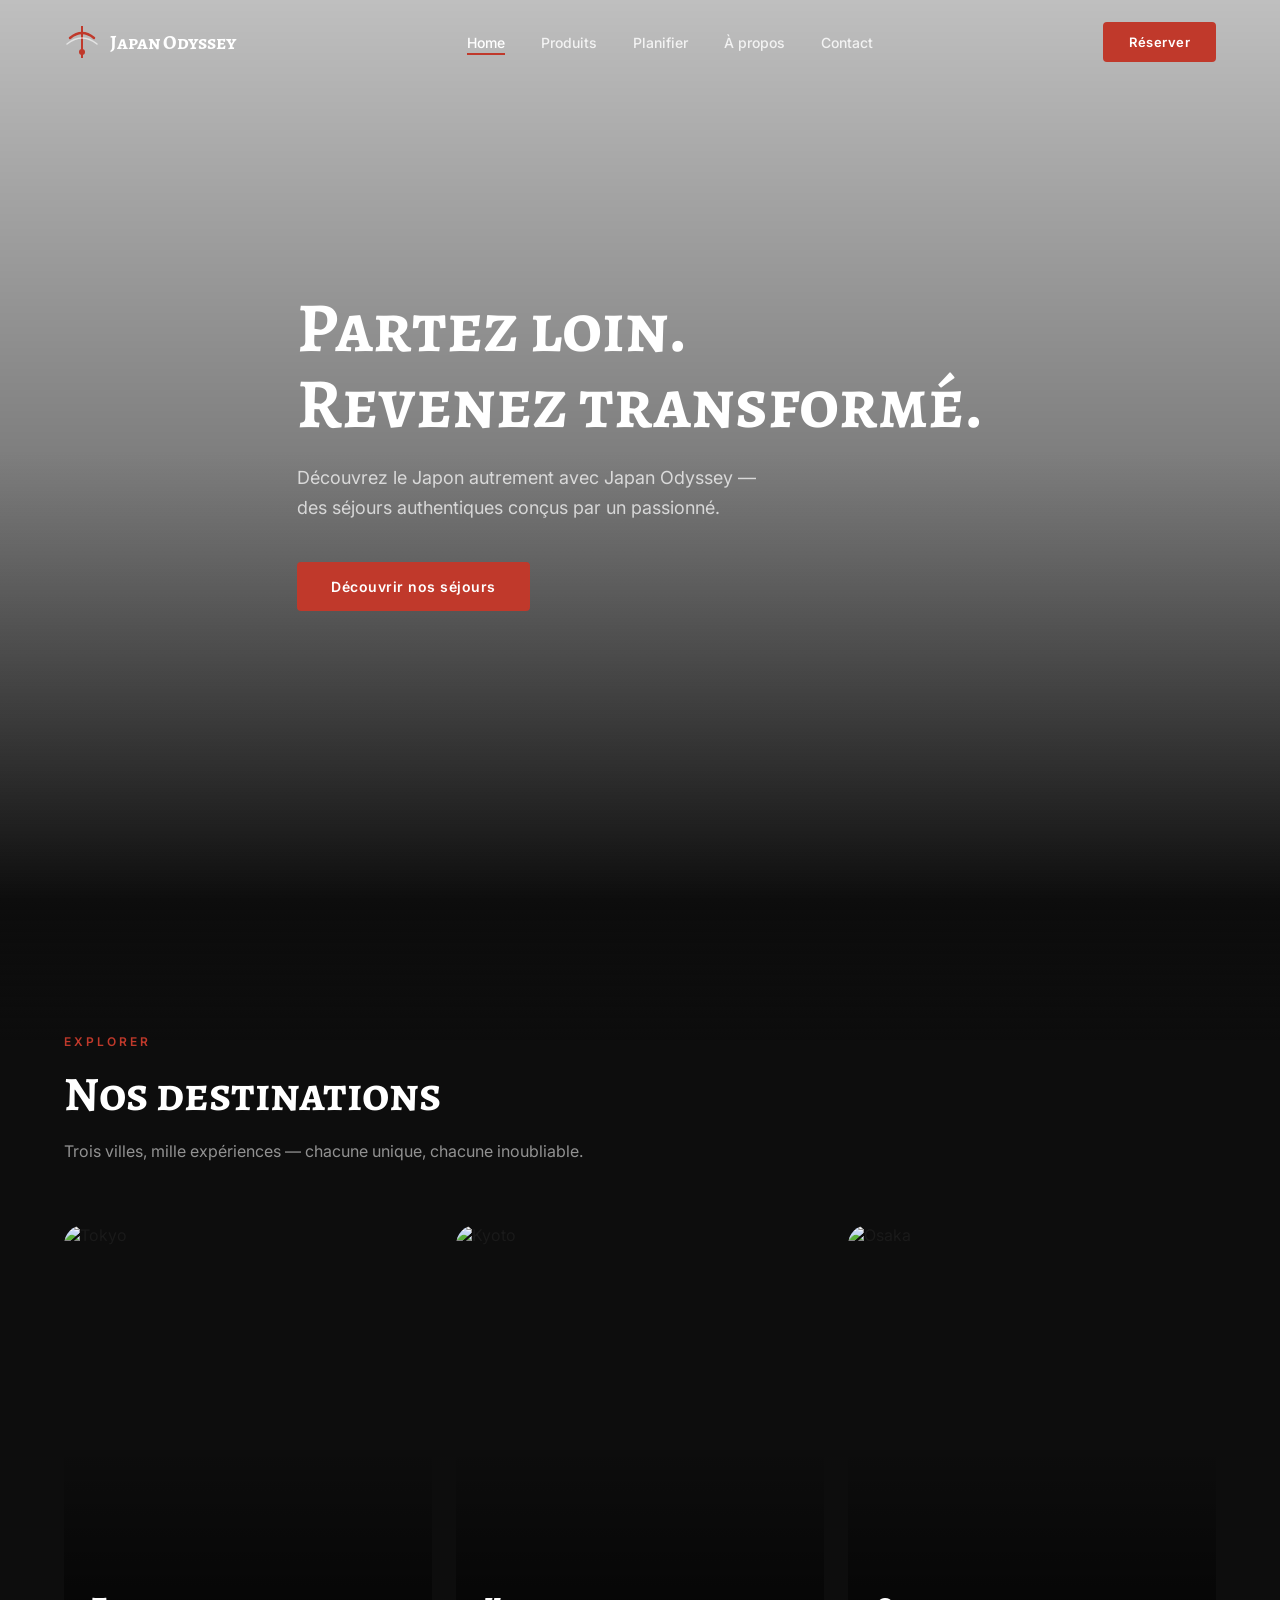
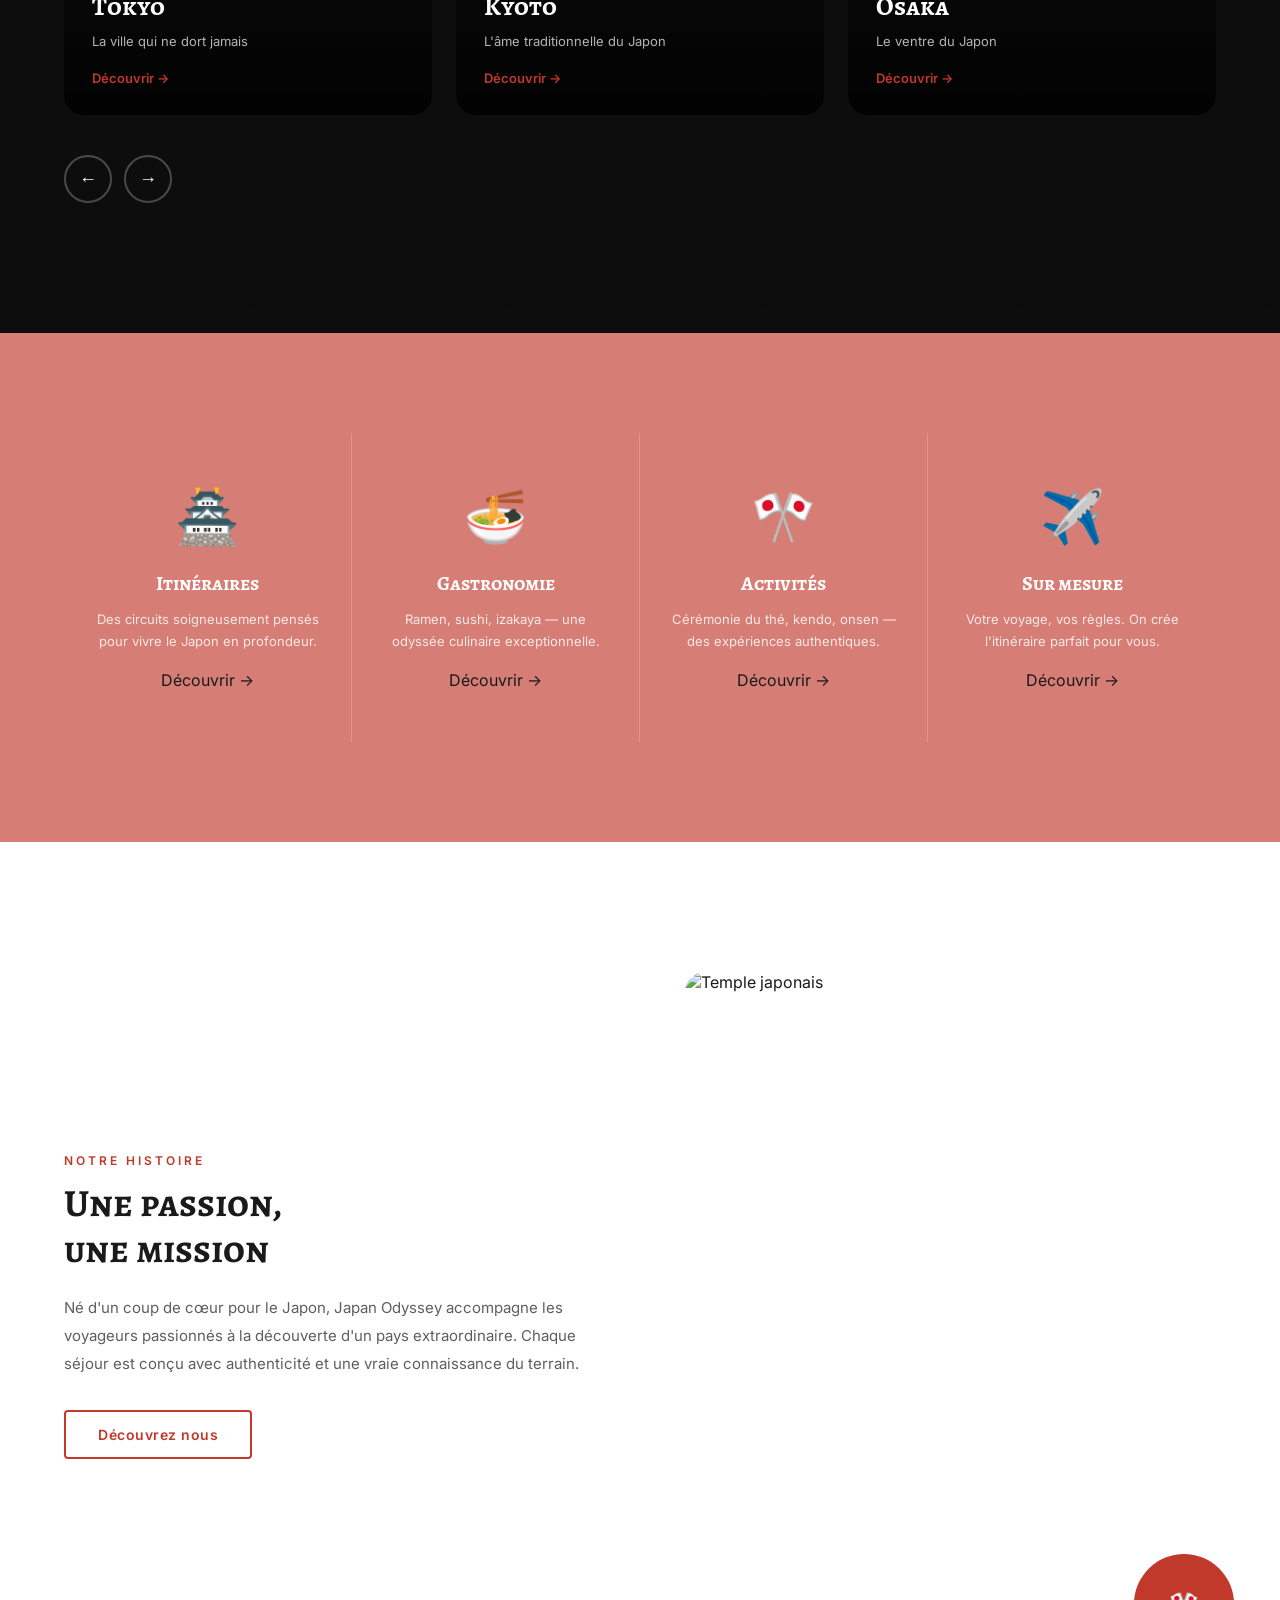
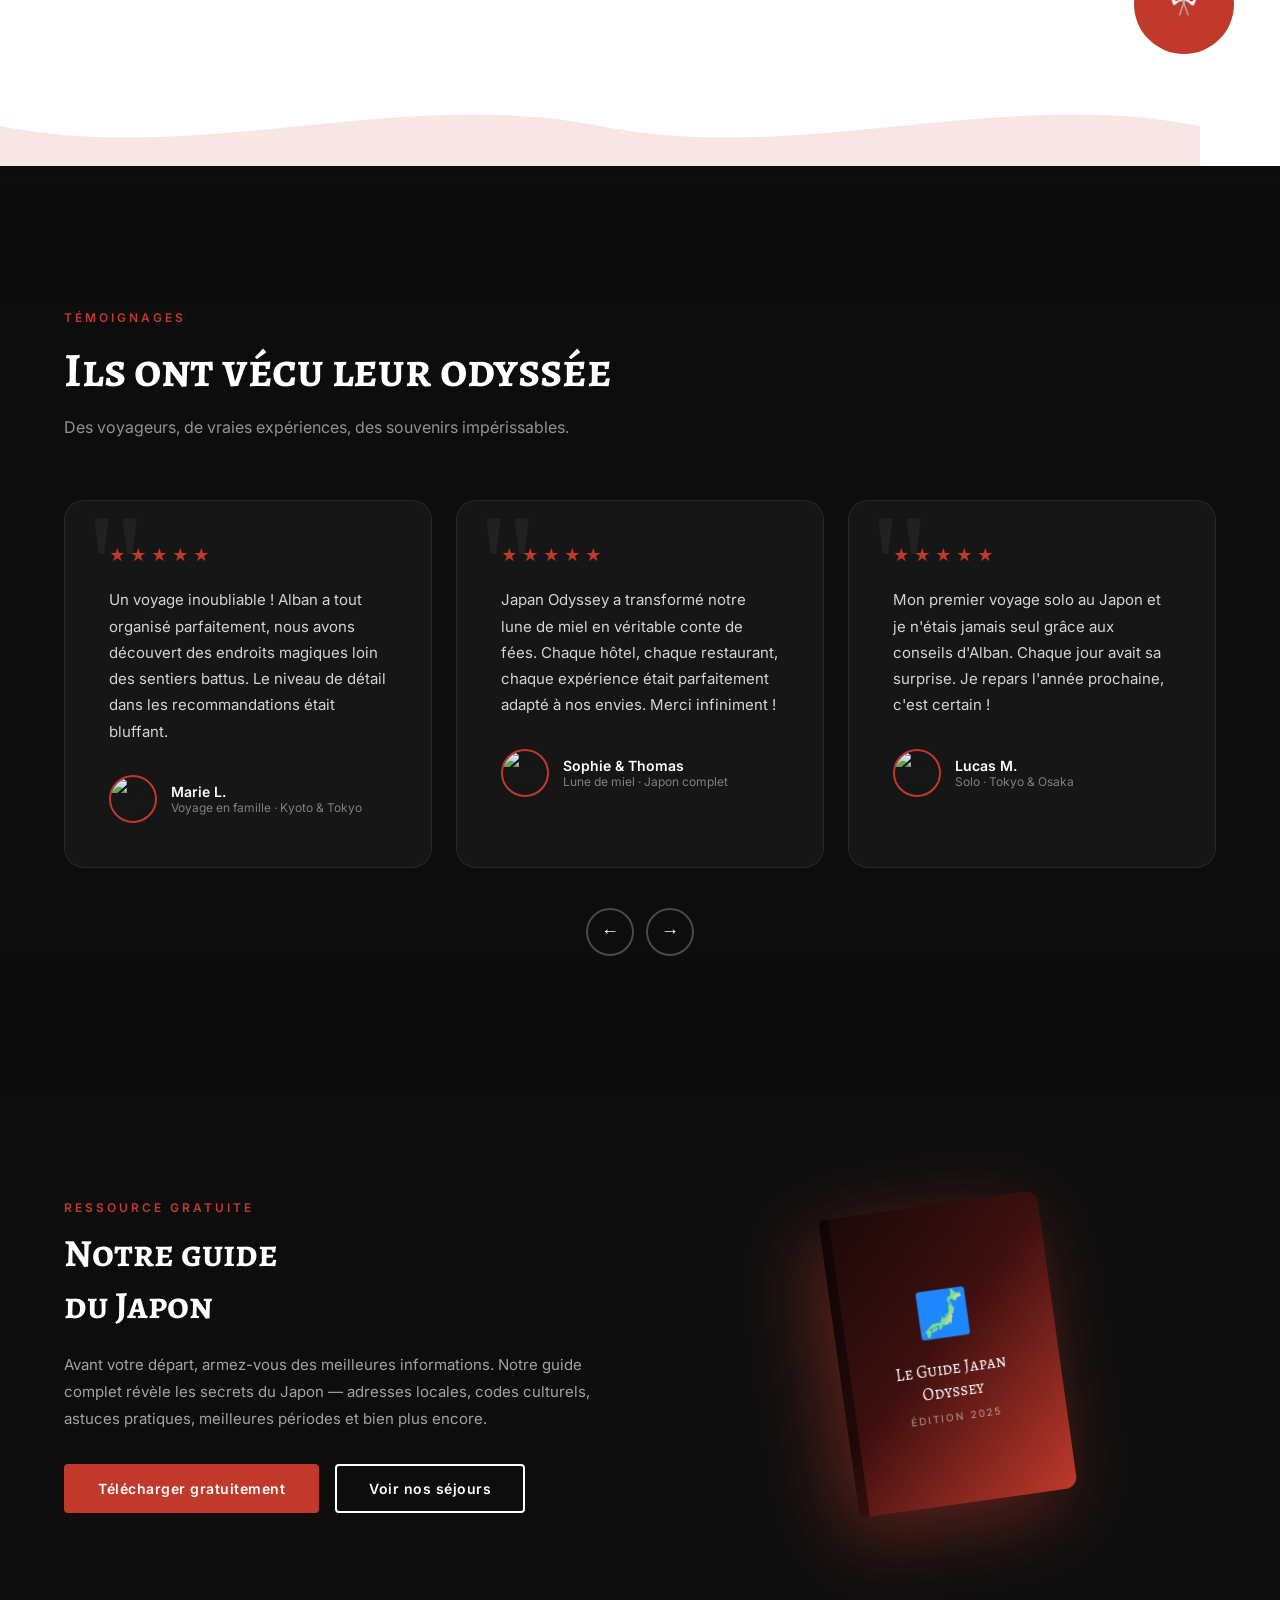
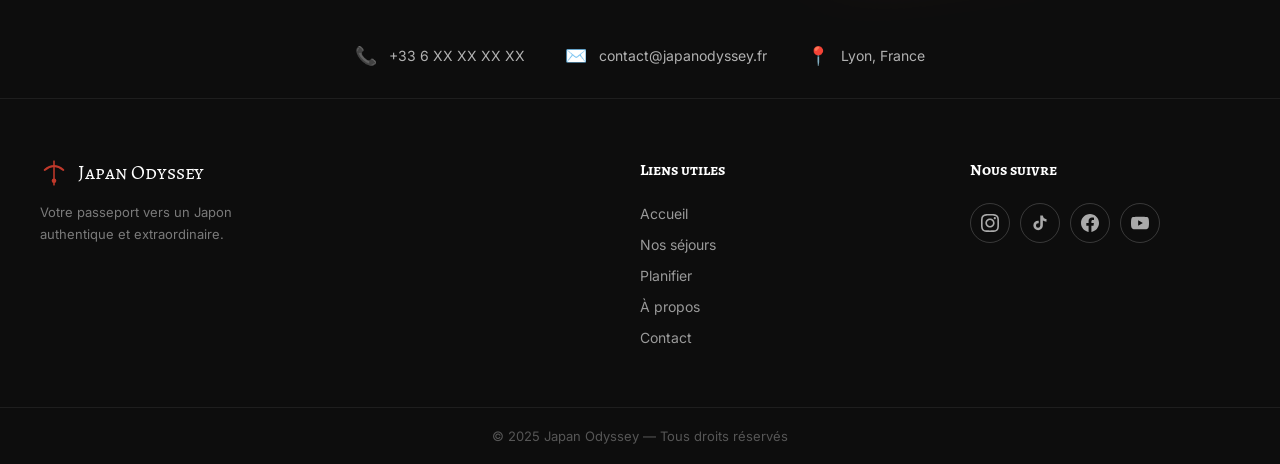
==== index.html @ 607345c3 "Add complete Japan Odyssey website — 5 pages with full brand system - index.html: hero, destinations" ====
<!DOCTYPE html>
<html lang="fr">
<head>
  <meta charset="UTF-8" />
  <meta name="viewport" content="width=device-width, initial-scale=1.0" />
  <title>Japan Odyssey — Découvrez le Japon autrement</title>
  <link rel="stylesheet" href="css/style.css" />
  <link rel="stylesheet" href="css/animations.css" />
</head>
<body>

<!-- ── NAVBAR ── -->
<nav class="navbar" id="navbar">
  <div class="container navbar-inner">
    <a class="navbar-logo" href="index.html">
      <svg width="36" height="36" viewBox="0 0 36 36" fill="none">
        <rect x="17" y="2" width="2" height="32" fill="#C0392B"/>
        <path d="M6 14 Q18 4 30 14" stroke="#C0392B" stroke-width="2.5" fill="none" stroke-linecap="round"/>
        <path d="M3 20 Q18 8 33 20" stroke="white" stroke-width="1.5" fill="none" stroke-linecap="round" opacity="0.6"/>
        <circle cx="18" cy="28" r="3" fill="#C0392B"/>
      </svg>
      Japan Odyssey
    </a>
    <ul class="navbar-menu">
      <li><a href="index.html">Home</a></li>
      <li><a href="produits.html">Produits</a></li>
      <li><a href="planifier.html">Planifier</a></li>
      <li><a href="about.html">À propos</a></li>
      <li><a href="contact.html">Contact</a></li>
    </ul>
    <div class="navbar-cta">
      <a href="contact.html" class="btn btn-red">Réserver</a>
    </div>
    <button class="hamburger" id="hamburger" aria-label="Menu">
      <span></span><span></span><span></span>
    </button>
  </div>
</nav>

<!-- ── MOBILE MENU ── -->
<div class="mobile-menu" id="mobileMenu">
  <a href="index.html">Home</a>
  <a href="produits.html">Produits</a>
  <a href="planifier.html">Planifier</a>
  <a href="about.html">À propos</a>
  <a href="contact.html">Contact</a>
  <a href="contact.html" class="btn btn-red">Réserver</a>
</div>

<!-- ══════════════════════════════════
     HERO
     ══════════════════════════════════ -->
<section class="hero">
  <div class="hero-bg" style="background-image:url('https://images.unsplash.com/photo-1493976040374-85c8e12f0c0e?w=1920&auto=format&fit=crop')"></div>
  <div class="hero-overlay"></div>
  <div class="container">
    <div class="hero-content fade-up">
      <h1>Partez loin.<br>Revenez transformé.</h1>
      <p>Découvrez le Japon autrement avec Japan Odyssey —<br>des séjours authentiques conçus par un passionné.</p>
      <a href="produits.html" class="btn btn-red btn-pulse">Découvrir nos séjours</a>
    </div>
  </div>
</section>

<!-- ══════════════════════════════════
     DESTINATIONS
     ══════════════════════════════════ -->
<section class="destinations-section">
  <div class="container">
    <div class="fade-up">
      <p class="section-label">Explorer</p>
      <h2 class="section-title">Nos destinations</h2>
      <p class="section-subtitle">Trois villes, mille expériences — chacune unique, chacune inoubliable.</p>
    </div>

    <div class="carousel-wrapper">
      <div class="carousel-track" id="destTrack">

        <div class="dest-card fade-up delay-1">
          <img src="https://images.unsplash.com/photo-1540959733332-eab4deabeeaf?w=600&auto=format&fit=crop" alt="Tokyo" loading="lazy" />
          <div class="dest-card-overlay"></div>
          <div class="dest-card-content">
            <h3>Tokyo</h3>
            <p>La ville qui ne dort jamais</p>
            <a href="produits.html">Découvrir →</a>
          </div>
        </div>

        <div class="dest-card fade-up delay-2">
          <img src="https://images.unsplash.com/photo-1528360983277-13d401cdc186?w=600&auto=format&fit=crop" alt="Kyoto" loading="lazy" />
          <div class="dest-card-overlay"></div>
          <div class="dest-card-content">
            <h3>Kyoto</h3>
            <p>L'âme traditionnelle du Japon</p>
            <a href="produits.html">Découvrir →</a>
          </div>
        </div>

        <div class="dest-card fade-up delay-3">
          <img src="https://images.unsplash.com/photo-1589452271712-64b8a66c7b71?w=600&auto=format&fit=crop" alt="Osaka" loading="lazy" />
          <div class="dest-card-overlay"></div>
          <div class="dest-card-content">
            <h3>Osaka</h3>
            <p>Le ventre du Japon</p>
            <a href="produits.html">Découvrir →</a>
          </div>
        </div>

      </div>
    </div>

    <div class="carousel-arrows fade-up">
      <button class="carousel-arrow" id="dest-prev">&#8592;</button>
      <button class="carousel-arrow" id="dest-next">&#8594;</button>
    </div>
  </div>
</section>

<!-- ══════════════════════════════════
     PICTOGRAMMES
     ══════════════════════════════════ -->
<section class="picto-section">
  <div class="picto-bg" style="background-image:url('https://images.unsplash.com/photo-1580060839134-75a5edca2e99?w=1920&auto=format&fit=crop')"></div>
  <div class="picto-overlay"></div>
  <div class="picto-content">
    <div class="container">
      <div class="picto-grid">

        <a href="produits.html" class="picto-block fade-up delay-1">
          <span class="picto-icon">🏯</span>
          <h3>Itinéraires</h3>
          <p>Des circuits soigneusement pensés pour vivre le Japon en profondeur.</p>
          <span>Découvrir →</span>
        </a>

        <a href="produits.html" class="picto-block fade-up delay-2">
          <span class="picto-icon">🍜</span>
          <h3>Gastronomie</h3>
          <p>Ramen, sushi, izakaya — une odyssée culinaire exceptionnelle.</p>
          <span>Découvrir →</span>
        </a>

        <a href="produits.html" class="picto-block fade-up delay-3">
          <span class="picto-icon">🎌</span>
          <h3>Activités</h3>
          <p>Cérémonie du thé, kendo, onsen — des expériences authentiques.</p>
          <span>Découvrir →</span>
        </a>

        <a href="planifier.html" class="picto-block fade-up delay-4">
          <span class="picto-icon">✈️</span>
          <h3>Sur mesure</h3>
          <p>Votre voyage, vos règles. On crée l'itinéraire parfait pour vous.</p>
          <span>Découvrir →</span>
        </a>

      </div>
    </div>
  </div>
</section>

<!-- ══════════════════════════════════
     NOTRE HISTOIRE
     ══════════════════════════════════ -->
<section class="histoire-section">
  <div class="container">
    <div class="histoire-grid">

      <div class="histoire-left fade-up">
        <span class="section-label">Notre histoire</span>
        <h2>Une passion,<br>une mission</h2>
        <p>Né d'un coup de cœur pour le Japon, Japan Odyssey accompagne les voyageurs passionnés à la découverte d'un pays extraordinaire. Chaque séjour est conçu avec authenticité et une vraie connaissance du terrain.</p>
        <a href="about.html" class="btn btn-outline-red">Découvrez nous</a>
      </div>

      <div class="histoire-right fade-up delay-2">
        <img src="https://images.unsplash.com/photo-1478436127897-769e1b3f0f36?w=700&auto=format&fit=crop" alt="Temple japonais" loading="lazy" />
        <div class="badge-wrapper">
          <div class="badge-circle">
            <svg class="badge-svg" viewBox="0 0 120 120">
              <defs>
                <path id="circlePath" d="M60,60 m-46,0 a46,46 0 1,1 92,0 a46,46 0 1,1 -92,0" />
              </defs>
              <text>
                <textPath href="#circlePath" startOffset="0%"
                  style="font-family:'Inter',sans-serif;font-size:9px;font-weight:700;fill:white;letter-spacing:3px;text-transform:uppercase;">
                  SPÉCIALISTE DU JAPON ✦ SPÉCIALISTE DU JAPON ✦
                </textPath>
              </text>
            </svg>
            <div class="badge-inner">🎌</div>
          </div>
        </div>
      </div>

    </div>
  </div>

  <!-- Wave decoration -->
  <svg class="waves-deco" viewBox="0 0 1200 80" preserveAspectRatio="none">
    <path d="M0,40 C200,80 400,0 600,40 C800,80 1000,0 1200,40 L1200,80 L0,80 Z" fill="#C0392B"/>
  </svg>
</section>

<!-- ══════════════════════════════════
     AVIS CLIENTS
     ══════════════════════════════════ -->
<section class="avis-section">
  <div class="container">
    <div class="fade-up">
      <p class="section-label">Témoignages</p>
      <h2 class="section-title">Ils ont vécu leur odyssée</h2>
      <p class="section-subtitle">Des voyageurs, de vraies expériences, des souvenirs impérissables.</p>
    </div>

    <div class="avis-carousel-wrapper">
      <div class="avis-track" id="avisTrack">

        <div class="avis-card fade-up delay-1">
          <div class="avis-quote-bg">"</div>
          <div class="avis-stars">
            <span>★</span><span>★</span><span>★</span><span>★</span><span>★</span>
          </div>
          <p class="avis-text">Un voyage inoubliable ! Alban a tout organisé parfaitement, nous avons découvert des endroits magiques loin des sentiers battus. Le niveau de détail dans les recommandations était bluffant.</p>
          <div class="avis-author">
            <img class="avis-avatar" src="https://images.unsplash.com/photo-1494790108377-be9c29b29330?w=100&auto=format&fit=crop" alt="Marie" loading="lazy"/>
            <div>
              <div class="avis-name">Marie L.</div>
              <div class="avis-sub">Voyage en famille · Kyoto & Tokyo</div>
            </div>
          </div>
        </div>

        <div class="avis-card fade-up delay-2">
          <div class="avis-quote-bg">"</div>
          <div class="avis-stars">
            <span>★</span><span>★</span><span>★</span><span>★</span><span>★</span>
          </div>
          <p class="avis-text">Japan Odyssey a transformé notre lune de miel en véritable conte de fées. Chaque hôtel, chaque restaurant, chaque expérience était parfaitement adapté à nos envies. Merci infiniment !</p>
          <div class="avis-author">
            <img class="avis-avatar" src="https://images.unsplash.com/photo-1539571696357-5a69c17a67c6?w=100&auto=format&fit=crop" alt="Sophie" loading="lazy"/>
            <div>
              <div class="avis-name">Sophie & Thomas</div>
              <div class="avis-sub">Lune de miel · Japon complet</div>
            </div>
          </div>
        </div>

        <div class="avis-card fade-up delay-3">
          <div class="avis-quote-bg">"</div>
          <div class="avis-stars">
            <span>★</span><span>★</span><span>★</span><span>★</span><span>★</span>
          </div>
          <p class="avis-text">Mon premier voyage solo au Japon et je n'étais jamais seul grâce aux conseils d'Alban. Chaque jour avait sa surprise. Je repars l'année prochaine, c'est certain !</p>
          <div class="avis-author">
            <img class="avis-avatar" src="https://images.unsplash.com/photo-1507003211169-0a1dd7228f2d?w=100&auto=format&fit=crop" alt="Lucas" loading="lazy"/>
            <div>
              <div class="avis-name">Lucas M.</div>
              <div class="avis-sub">Solo · Tokyo & Osaka</div>
            </div>
          </div>
        </div>

      </div>
    </div>

    <div class="avis-arrows">
      <button class="carousel-arrow" id="avis-prev">&#8592;</button>
      <button class="carousel-arrow" id="avis-next">&#8594;</button>
    </div>
  </div>
</section>

<!-- ══════════════════════════════════
     GUIDE
     ══════════════════════════════════ -->
<section class="guide-section">
  <div class="container">
    <div class="guide-grid">

      <div class="guide-left fade-up">
        <span class="section-label">Ressource gratuite</span>
        <h2>Notre guide<br>du Japon</h2>
        <p>Avant votre départ, armez-vous des meilleures informations. Notre guide complet révèle les secrets du Japon — adresses locales, codes culturels, astuces pratiques, meilleures périodes et bien plus encore.</p>
        <div class="guide-btns">
          <a href="contact.html" class="btn btn-red">Télécharger gratuitement</a>
          <a href="produits.html" class="btn btn-outline-white">Voir nos séjours</a>
        </div>
      </div>

      <div class="guide-right fade-up delay-2">
        <div class="book-mockup">
          <div class="book-cover">
            <div class="book-cover-icon">🗾</div>
            <div class="book-cover-title">Le Guide Japan Odyssey</div>
            <div class="book-cover-sub">Édition 2025</div>
          </div>
        </div>
      </div>

    </div>
  </div>
</section>

<!-- ══════════════════════════════════
     FOOTER
     ══════════════════════════════════ -->
<footer class="footer">
  <div class="footer-top">
    <div class="container footer-top-inner">
      <div class="footer-info-item">
        <span class="fi-icon">📞</span>
        <span>+33 6 XX XX XX XX</span>
      </div>
      <div class="footer-info-item">
        <span class="fi-icon">✉️</span>
        <span>contact@japanodyssey.fr</span>
      </div>
      <div class="footer-info-item">
        <span class="fi-icon">📍</span>
        <span>Lyon, France</span>
      </div>
    </div>
  </div>

  <div class="container footer-main">
    <div class="footer-col">
      <div class="footer-logo-wrap">
        <svg width="28" height="28" viewBox="0 0 36 36" fill="none">
          <rect x="17" y="2" width="2" height="32" fill="#C0392B"/>
          <path d="M6 14 Q18 4 30 14" stroke="#C0392B" stroke-width="2.5" fill="none" stroke-linecap="round"/>
          <circle cx="18" cy="28" r="3" fill="#C0392B"/>
        </svg>
        <span class="footer-logo-text">Japan Odyssey</span>
      </div>
      <p class="footer-tagline">Votre passeport vers un Japon authentique et extraordinaire.</p>
    </div>

    <div class="footer-col">
      <h4>Liens utiles</h4>
      <ul class="footer-links">
        <li><a href="index.html">Accueil</a></li>
        <li><a href="produits.html">Nos séjours</a></li>
        <li><a href="planifier.html">Planifier</a></li>
        <li><a href="about.html">À propos</a></li>
        <li><a href="contact.html">Contact</a></li>
      </ul>
    </div>

    <div class="footer-col">
      <h4>Nous suivre</h4>
      <div class="footer-social">
        <a class="social-link" href="#" aria-label="Instagram">
          <svg width="18" height="18" viewBox="0 0 24 24" fill="currentColor"><path d="M12 2.163c3.204 0 3.584.012 4.85.07 3.252.148 4.771 1.691 4.919 4.919.058 1.265.069 1.645.069 4.849 0 3.205-.012 3.584-.069 4.849-.149 3.225-1.664 4.771-4.919 4.919-1.266.058-1.644.07-4.85.07-3.204 0-3.584-.012-4.849-.07-3.26-.149-4.771-1.699-4.919-4.92-.058-1.265-.07-1.644-.07-4.849 0-3.204.013-3.583.07-4.849.149-3.227 1.664-4.771 4.919-4.919 1.266-.057 1.645-.069 4.849-.069zm0-2.163c-3.259 0-3.667.014-4.947.072-4.358.2-6.78 2.618-6.98 6.98-.059 1.281-.073 1.689-.073 4.948 0 3.259.014 3.668.072 4.948.2 4.358 2.618 6.78 6.98 6.98 1.281.058 1.689.072 4.948.072 3.259 0 3.668-.014 4.948-.072 4.354-.2 6.782-2.618 6.979-6.98.059-1.28.073-1.689.073-4.948 0-3.259-.014-3.667-.072-4.947-.196-4.354-2.617-6.78-6.979-6.98-1.281-.059-1.69-.073-4.949-.073zm0 5.838c-3.403 0-6.162 2.759-6.162 6.162s2.759 6.163 6.162 6.163 6.162-2.759 6.162-6.163c0-3.403-2.759-6.162-6.162-6.162zm0 10.162c-2.209 0-4-1.79-4-4 0-2.209 1.791-4 4-4s4 1.791 4 4c0 2.21-1.791 4-4 4zm6.406-11.845c-.796 0-1.441.645-1.441 1.44s.645 1.44 1.441 1.44c.795 0 1.439-.645 1.439-1.44s-.644-1.44-1.439-1.44z"/></svg>
        </a>
        <a class="social-link" href="#" aria-label="TikTok">
          <svg width="18" height="18" viewBox="0 0 24 24" fill="currentColor"><path d="M19.59 6.69a4.83 4.83 0 0 1-3.77-4.25V2h-3.45v13.67a2.89 2.89 0 0 1-2.88 2.5 2.89 2.89 0 0 1-2.89-2.89 2.89 2.89 0 0 1 2.89-2.89c.28 0 .54.04.79.1V9.01a6.34 6.34 0 0 0-.79-.05 6.34 6.34 0 0 0-6.34 6.34 6.34 6.34 0 0 0 6.34 6.34 6.34 6.34 0 0 0 6.33-6.34V8.67a8.26 8.26 0 0 0 4.83 1.55V6.78a4.85 4.85 0 0 1-1.06-.09z"/></svg>
        </a>
        <a class="social-link" href="#" aria-label="Facebook">
          <svg width="18" height="18" viewBox="0 0 24 24" fill="currentColor"><path d="M24 12.073c0-6.627-5.373-12-12-12s-12 5.373-12 12c0 5.99 4.388 10.954 10.125 11.854v-8.385H7.078v-3.47h3.047V9.43c0-3.007 1.792-4.669 4.533-4.669 1.312 0 2.686.235 2.686.235v2.953H15.83c-1.491 0-1.956.925-1.956 1.874v2.25h3.328l-.532 3.47h-2.796v8.385C19.612 23.027 24 18.062 24 12.073z"/></svg>
        </a>
        <a class="social-link" href="#" aria-label="YouTube">
          <svg width="18" height="18" viewBox="0 0 24 24" fill="currentColor"><path d="M23.498 6.186a3.016 3.016 0 0 0-2.122-2.136C19.505 3.545 12 3.545 12 3.545s-7.505 0-9.377.505A3.017 3.017 0 0 0 .502 6.186C0 8.07 0 12 0 12s0 3.93.502 5.814a3.016 3.016 0 0 0 2.122 2.136c1.871.505 9.376.505 9.376.505s7.505 0 9.377-.505a3.015 3.015 0 0 0 2.122-2.136C24 15.93 24 12 24 12s0-3.93-.502-5.814zM9.545 15.568V8.432L15.818 12l-6.273 3.568z"/></svg>
        </a>
      </div>
    </div>
  </div>

  <div class="footer-bottom">
    <div class="container">
      © 2025 Japan Odyssey — Tous droits réservés
    </div>
  </div>
</footer>

<script src="js/main.js"></script>
</body>
</html>
---- css/style.css ----
/* ========================================
   JAPAN ODYSSEY — Global Styles
   ======================================== */

@import url('https://fonts.googleapis.com/css2?family=Alegreya+SC:ital,wght@0,400;0,700;1,400;1,700&family=Inter:wght@300;400;500;600&display=swap');

*, *::before, *::after { box-sizing: border-box; margin: 0; padding: 0; }

:root {
  --white: #FFFFFF;
  --black: #1A1A1A;
  --red: #C0392B;
  --dark: #0D0D0D;
  --font-title: 'Alegreya SC', serif;
  --font-body: 'Inter', sans-serif;
  --radius: 20px;
  --transition: 0.3s ease;
}

html { scroll-behavior: smooth; }
body { font-family: var(--font-body); color: var(--black); background: var(--white); overflow-x: hidden; }
img { max-width: 100%; display: block; }
a { text-decoration: none; color: inherit; }
ul { list-style: none; }

h1, h2, h3 { font-family: var(--font-title); }

.section-label {
  display: inline-block;
  font-family: var(--font-body);
  font-size: 12px;
  font-weight: 600;
  letter-spacing: 3px;
  text-transform: uppercase;
  color: var(--red);
  margin-bottom: 12px;
}

/* ── Buttons ── */
.btn {
  display: inline-block;
  padding: 14px 32px;
  border-radius: 4px;
  font-family: var(--font-body);
  font-size: 14px;
  font-weight: 600;
  letter-spacing: 0.5px;
  cursor: pointer;
  transition: var(--transition);
  border: 2px solid transparent;
}
.btn-red { background: var(--red); color: var(--white); border-color: var(--red); }
.btn-red:hover { background: #a93226; border-color: #a93226; transform: translateY(-2px); }
.btn-outline-white { background: transparent; color: var(--white); border-color: var(--white); }
.btn-outline-white:hover { background: var(--white); color: var(--black); }
.btn-outline-red { background: transparent; color: var(--red); border-color: var(--red); }
.btn-outline-red:hover { background: var(--red); color: var(--white); }
.btn-white { background: var(--white); color: var(--black); border-color: var(--white); }
.btn-white:hover { background: transparent; color: var(--white); }

.container { max-width: 1200px; margin: 0 auto; padding: 0 24px; }
.section-pad { padding: 100px 0; }

/* ── Section transition gradients ── */
.grad-top::before {
  content: '';
  display: block;
  height: 140px;
  background: linear-gradient(to bottom, var(--dark), transparent);
  position: absolute;
  top: 0; left: 0; right: 0;
  pointer-events: none;
  z-index: 2;
}
.grad-bottom::after {
  content: '';
  display: block;
  height: 140px;
  background: linear-gradient(to top, var(--dark), transparent);
  position: absolute;
  bottom: 0; left: 0; right: 0;
  pointer-events: none;
  z-index: 2;
}

/* ==============================
   NAVBAR
   ============================== */
.navbar {
  position: fixed;
  top: 0; left: 0; right: 0;
  z-index: 1000;
  padding: 22px 0;
  transition: var(--transition);
}
.navbar.scrolled {
  background: rgba(13,13,13,0.88);
  backdrop-filter: blur(20px);
  -webkit-backdrop-filter: blur(20px);
  padding: 14px 0;
  border-bottom: 1px solid rgba(255,255,255,0.07);
}
.navbar-inner { display: flex; align-items: center; justify-content: space-between; }
.navbar-logo {
  display: flex;
  align-items: center;
  gap: 10px;
  color: var(--white);
  font-family: var(--font-title);
  font-size: 20px;
  font-weight: 700;
  flex-shrink: 0;
}
.navbar-menu { display: flex; gap: 36px; align-items: center; }
.navbar-menu a {
  color: rgba(255,255,255,0.82);
  font-size: 14px;
  font-weight: 500;
  transition: var(--transition);
  position: relative;
}
.navbar-menu a::after {
  content: '';
  position: absolute;
  bottom: -4px; left: 0;
  width: 0; height: 2px;
  background: var(--red);
  transition: var(--transition);
}
.navbar-menu a:hover, .navbar-menu a.active { color: var(--white); }
.navbar-menu a:hover::after, .navbar-menu a.active::after { width: 100%; }
.navbar-cta { flex-shrink: 0; }
.navbar-cta .btn { padding: 10px 24px; font-size: 13px; }

.hamburger { display: none; flex-direction: column; gap: 5px; cursor: pointer; padding: 4px; background: none; border: none; }
.hamburger span { display: block; width: 24px; height: 2px; background: var(--white); transition: var(--transition); }
.hamburger.open span:nth-child(1) { transform: translateY(7px) rotate(45deg); }
.hamburger.open span:nth-child(2) { opacity: 0; }
.hamburger.open span:nth-child(3) { transform: translateY(-7px) rotate(-45deg); }

.mobile-menu {
  display: none;
  position: fixed;
  top: 0; left: 0; right: 0; bottom: 0;
  background: rgba(13,13,13,0.97);
  backdrop-filter: blur(20px);
  z-index: 999;
  flex-direction: column;
  align-items: center;
  justify-content: center;
  gap: 32px;
}
.mobile-menu.open { display: flex; }
.mobile-menu a { color: var(--white); font-family: var(--font-title); font-size: 28px; transition: var(--transition); }
.mobile-menu a:hover { color: var(--red); }
.mobile-menu .btn { margin-top: 12px; }

/* ==============================
   HERO
   ============================== */
.hero {
  position: relative;
  height: 100vh;
  min-height: 600px;
  display: flex;
  align-items: center;
  overflow: hidden;
}
.hero-bg {
  position: absolute;
  inset: 0;
  background-size: cover;
  background-position: center;
}
.hero-overlay {
  position: absolute;
  inset: 0;
  background: linear-gradient(to bottom, rgba(0,0,0,0.25) 0%, rgba(0,0,0,0.5) 50%, rgba(13,13,13,1) 100%);
}
.hero-content { position: relative; z-index: 2; max-width: 760px; }
.hero-content h1 { font-size: clamp(36px, 5.5vw, 72px); color: var(--white); line-height: 1.08; margin-bottom: 22px; }
.hero-content p { font-size: 18px; color: rgba(255,255,255,0.72); margin-bottom: 40px; line-height: 1.65; }

.hero-small { height: 65vh; min-height: 400px; }
.hero-small .hero-content { text-align: center; margin: 0 auto; }

/* ==============================
   DESTINATIONS
   ============================== */
.destinations-section {
  background: var(--dark);
  padding: 130px 0;
  position: relative;
  overflow: hidden;
}
.destinations-section::before {
  content: '';
  position: absolute;
  top: 0; left: 0; right: 0; height: 140px;
  background: linear-gradient(to bottom, var(--dark), transparent);
  pointer-events: none; z-index: 1;
}
.destinations-section::after {
  content: '';
  position: absolute;
  bottom: 0; left: 0; right: 0; height: 140px;
  background: linear-gradient(to top, var(--dark), transparent);
  pointer-events: none; z-index: 1;
}
.section-title { font-size: clamp(28px, 4vw, 48px); color: var(--white); margin-bottom: 12px; }
.section-title.dark { color: var(--black); }
.section-subtitle { font-size: 16px; color: rgba(255,255,255,0.55); margin-bottom: 60px; line-height: 1.6; }
.section-subtitle.dark { color: rgba(26,26,26,0.55); }

.carousel-wrapper { overflow: hidden; position: relative; }
.carousel-track { display: flex; gap: 24px; transition: transform 0.5s cubic-bezier(0.25,0.46,0.45,0.94); }
.carousel-arrows { display: flex; gap: 12px; margin-top: 40px; }
.carousel-arrow {
  width: 48px; height: 48px;
  border-radius: 50%;
  border: 2px solid rgba(255,255,255,0.25);
  background: transparent;
  color: var(--white);
  font-size: 18px;
  cursor: pointer;
  display: flex;
  align-items: center;
  justify-content: center;
  transition: var(--transition);
}
.carousel-arrow:hover { border-color: var(--red); background: var(--red); }

.dest-card {
  flex: 0 0 calc(33.333% - 16px);
  border-radius: var(--radius);
  overflow: hidden;
  position: relative;
  aspect-ratio: 3/4;
  cursor: pointer;
  transition: transform var(--transition);
}
.dest-card:hover { transform: translateY(-8px); }
.dest-card img { width: 100%; height: 100%; object-fit: cover; transition: transform 0.6s ease; }
.dest-card:hover img { transform: scale(1.06); }
.dest-card-overlay {
  position: absolute; inset: 0;
  background: linear-gradient(to top, rgba(0,0,0,0.88) 0%, rgba(0,0,0,0) 55%);
}
.dest-card-content { position: absolute; bottom: 0; left: 0; right: 0; padding: 28px; }
.dest-card-content h3 { font-size: 26px; color: var(--white); margin-bottom: 8px; }
.dest-card-content p { font-size: 13px; color: rgba(255,255,255,0.7); margin-bottom: 16px; line-height: 1.5; }
.dest-card-content a { color: var(--red); font-size: 13px; font-weight: 600; transition: var(--transition); }
.dest-card-content a:hover { color: var(--white); }

/* ==============================
   PICTOGRAMS
   ============================== */
.picto-section { position: relative; overflow: hidden; }
.picto-bg { position: absolute; inset: 0; background-size: cover; background-position: center; }
.picto-overlay { position: absolute; inset: 0; background: rgba(192,57,43,0.65); }
.picto-content { position: relative; z-index: 2; padding: 100px 0; }
.picto-grid { display: grid; grid-template-columns: repeat(4, 1fr); }
.picto-block {
  padding: 52px 28px;
  text-align: center;
  cursor: pointer;
  transition: var(--transition);
  border-right: 1px solid rgba(255,255,255,0.18);
  position: relative;
  overflow: hidden;
}
.picto-block:last-child { border-right: none; }
.picto-block::before { content: ''; position: absolute; inset: 0; background: rgba(0,0,0,0); transition: var(--transition); }
.picto-block:hover::before { background: rgba(0,0,0,0.18); }
.picto-block:hover { transform: translateY(-5px); }
.picto-icon { font-size: 52px; margin-bottom: 22px; display: block; }
.picto-block h3 { font-size: 20px; color: var(--white); margin-bottom: 12px; }
.picto-block p { font-size: 13px; color: rgba(255,255,255,0.82); line-height: 1.65; margin-bottom: 18px; }
.picto-block a { color: var(--white); font-size: 13px; font-weight: 600; border-bottom: 1px solid rgba(255,255,255,0.5); padding-bottom: 2px; transition: var(--transition); }
.picto-block a:hover { border-color: var(--white); }

/* ==============================
   NOTRE HISTOIRE
   ============================== */
.histoire-section { background: var(--white); padding: 130px 0; position: relative; overflow: hidden; }
.histoire-grid { display: grid; grid-template-columns: 1fr 1fr; gap: 90px; align-items: center; }
.histoire-left h2 { font-size: clamp(28px, 3vw, 42px); color: var(--black); margin-bottom: 22px; line-height: 1.2; }
.histoire-left p { font-size: 15px; line-height: 1.85; color: rgba(26,26,26,0.7); margin-bottom: 32px; }
.histoire-right { position: relative; }
.histoire-right img { width: 100%; border-radius: var(--radius); object-fit: cover; aspect-ratio: 4/5; }
.badge-wrapper { position: absolute; bottom: -28px; right: -28px; width: 120px; height: 120px; }
.badge-circle { width: 120px; height: 120px; position: relative; animation: rotateBadge 12s linear infinite; }
.badge-inner { position: absolute; inset: 10px; background: var(--red); border-radius: 50%; display: flex; align-items: center; justify-content: center; font-size: 24px; }
.badge-svg { position: absolute; inset: 0; width: 100%; height: 100%; }
@keyframes rotateBadge { from { transform: rotate(0deg); } to { transform: rotate(360deg); } }

.waves-deco { position: absolute; bottom: 0; left: 0; right: 0; height: 80px; opacity: 0.12; pointer-events: none; }

/* ==============================
   AVIS CLIENTS
   ============================== */
.avis-section {
  background: var(--dark);
  padding: 140px 0;
  position: relative;
  overflow: hidden;
}
.avis-section::before {
  content: '';
  position: absolute;
  top: 0; left: 0; right: 0; height: 140px;
  background: linear-gradient(to bottom, var(--dark), transparent);
  pointer-events: none; z-index: 1;
}
.avis-section::after {
  content: '';
  position: absolute;
  bottom: 0; left: 0; right: 0; height: 140px;
  background: linear-gradient(to top, var(--dark), transparent);
  pointer-events: none; z-index: 1;
}
.avis-carousel-wrapper { overflow: hidden; position: relative; }
.avis-track { display: flex; gap: 24px; transition: transform 0.5s ease; }
.avis-card {
  flex: 0 0 calc(33.333% - 16px);
  background: rgba(255,255,255,0.04);
  border: 1px solid rgba(255,255,255,0.08);
  border-radius: var(--radius);
  padding: 44px;
  position: relative;
  overflow: hidden;
}
.avis-quote-bg {
  position: absolute;
  top: -10px; left: 20px;
  font-size: 150px;
  color: rgba(255,255,255,0.05);
  line-height: 1;
  pointer-events: none;
  user-select: none;
  font-family: Georgia, serif;
}
.avis-stars { display: flex; gap: 4px; margin-bottom: 22px; }
.avis-stars span { color: var(--red); font-size: 16px; }
.avis-text { font-size: 15px; color: rgba(255,255,255,0.82); line-height: 1.75; margin-bottom: 30px; position: relative; z-index: 1; }
.avis-author { display: flex; align-items: center; gap: 14px; }
.avis-avatar { width: 48px; height: 48px; border-radius: 50%; object-fit: cover; border: 2px solid var(--red); }
.avis-name { font-weight: 600; color: var(--white); font-size: 14px; }
.avis-sub { font-size: 12px; color: rgba(255,255,255,0.45); }
.avis-arrows { display: flex; gap: 12px; margin-top: 40px; justify-content: center; }

/* ==============================
   GUIDE
   ============================== */
.guide-section { background: var(--dark); padding: 100px 0; }
.guide-grid { display: grid; grid-template-columns: 1fr 1fr; gap: 80px; align-items: center; }
.guide-left h2 { font-size: clamp(28px, 3vw, 44px); color: var(--white); margin-bottom: 20px; }
.guide-left p { font-size: 15px; color: rgba(255,255,255,0.62); line-height: 1.8; margin-bottom: 32px; }
.guide-btns { display: flex; gap: 16px; flex-wrap: wrap; }
.guide-right { display: flex; align-items: center; justify-content: center; }
.book-mockup {
  width: 220px; height: 300px;
  transform: rotate(-8deg);
  filter: drop-shadow(-16px 20px 40px rgba(192,57,43,0.45));
  transition: var(--transition);
}
.book-mockup:hover { transform: rotate(-4deg) translateY(-8px); }
.book-cover {
  width: 100%; height: 100%;
  background: linear-gradient(135deg, #1a0a08 0%, #3d0f0f 45%, #c0392b 100%);
  border-radius: 4px 12px 12px 4px;
  display: flex;
  flex-direction: column;
  align-items: center;
  justify-content: center;
  padding: 24px;
  position: relative;
}
.book-cover::before {
  content: '';
  position: absolute;
  top: 0; left: 0;
  width: 10px; height: 100%;
  background: rgba(0,0,0,0.45);
  border-radius: 4px 0 0 4px;
}
.book-cover-icon { font-size: 44px; margin-bottom: 18px; }
.book-cover-title { font-family: var(--font-title); color: var(--white); font-size: 17px; text-align: center; margin-bottom: 8px; }
.book-cover-sub { font-size: 10px; color: rgba(255,255,255,0.55); text-align: center; letter-spacing: 2px; text-transform: uppercase; }

/* ==============================
   FOOTER
   ============================== */
.footer { background: var(--dark); }
.footer-top {
  padding: 32px 0;
  border-bottom: 1px solid rgba(255,255,255,0.07);
}
.footer-top-inner {
  display: flex;
  gap: 40px;
  flex-wrap: wrap;
  justify-content: center;
}
.footer-info-item { display: flex; align-items: center; gap: 12px; color: rgba(255,255,255,0.68); font-size: 14px; }
.footer-info-item .fi-icon { color: var(--red); font-size: 18px; }
.footer-main {
  padding: 60px 0;
  display: grid;
  grid-template-columns: 2fr 1fr 1fr;
  gap: 60px;
}
.footer-col h4 { font-family: var(--font-title); color: var(--white); font-size: 16px; margin-bottom: 22px; }
.footer-logo-wrap { display: flex; align-items: center; gap: 10px; margin-bottom: 14px; }
.footer-logo-text { font-family: var(--font-title); color: var(--white); font-size: 20px; }
.footer-tagline { font-size: 13px; color: rgba(255,255,255,0.45); line-height: 1.7; max-width: 240px; }
.footer-links { display: flex; flex-direction: column; gap: 11px; }
.footer-links a { color: rgba(255,255,255,0.58); font-size: 14px; transition: var(--transition); }
.footer-links a:hover { color: var(--red); padding-left: 5px; }
.footer-social { display: flex; gap: 10px; flex-wrap: wrap; }
.social-link {
  width: 40px; height: 40px;
  border-radius: 50%;
  border: 1px solid rgba(255,255,255,0.18);
  display: flex; align-items: center; justify-content: center;
  color: rgba(255,255,255,0.65);
  font-size: 17px;
  transition: var(--transition);
}
.social-link:hover { background: var(--red); border-color: var(--red); color: var(--white); }
.footer-bottom {
  padding: 20px 0;
  border-top: 1px solid rgba(255,255,255,0.07);
  text-align: center;
  font-size: 13px;
  color: rgba(255,255,255,0.3);
}

/* ==============================
   PRODUITS PAGE
   ============================== */
.filters-section { padding: 60px 0 20px; background: var(--white); }
.filters-wrap { display: flex; gap: 12px; flex-wrap: wrap; }
.filter-btn {
  padding: 10px 26px;
  border-radius: 30px;
  border: 2px solid rgba(26,26,26,0.14);
  background: transparent;
  color: var(--black);
  font-family: var(--font-body);
  font-size: 14px;
  font-weight: 500;
  cursor: pointer;
  transition: var(--transition);
}
.filter-btn:hover, .filter-btn.active { background: var(--red); color: var(--white); border-color: var(--red); }
.produits-grid-section { padding: 40px 0 100px; background: var(--white); }
.produits-grid { display: grid; grid-template-columns: repeat(3,1fr); gap: 28px; }
.produit-card { border-radius: var(--radius); overflow: hidden; border: 1px solid rgba(26,26,26,0.07); transition: var(--transition); background: var(--white); }
.produit-card:hover { transform: translateY(-8px); box-shadow: 0 24px 60px rgba(0,0,0,0.11); }
.produit-card.hidden { display: none; }
.produit-card-img { position: relative; aspect-ratio: 16/10; overflow: hidden; }
.produit-card-img img { width: 100%; height: 100%; object-fit: cover; transition: transform 0.6s ease; }
.produit-card:hover .produit-card-img img { transform: scale(1.06); }
.produit-badge {
  position: absolute; top: 16px; left: 16px;
  background: var(--red); color: var(--white);
  font-size: 11px; font-weight: 600; letter-spacing: 1px;
  text-transform: uppercase;
  padding: 4px 12px; border-radius: 20px;
}
.produit-card-body { padding: 26px; }
.produit-card-body h3 { font-size: 20px; color: var(--black); margin-bottom: 12px; }
.produit-meta { display: flex; gap: 16px; margin-bottom: 16px; font-size: 13px; color: rgba(26,26,26,0.55); }
.produit-price { font-family: var(--font-title); font-size: 22px; color: var(--red); margin-bottom: 20px; }
.produit-price small { font-family: var(--font-body); font-size: 12px; color: rgba(26,26,26,0.45); font-weight: 400; }
.bandeau-mesure { background: var(--red); padding: 70px 0; text-align: center; }
.bandeau-mesure h2 { font-size: clamp(22px, 3vw, 36px); color: var(--white); margin-bottom: 28px; }

/* ==============================
   PLANIFIER PAGE
   ============================== */
.planifier-section { padding: 80px 0 120px; background: var(--white); }
.progress-bar-wrap { margin-bottom: 60px; }
.progress-steps { display: flex; justify-content: space-between; position: relative; margin-bottom: 16px; }
.progress-steps::before {
  content: ''; position: absolute;
  top: 20px; left: 0; right: 0; height: 2px;
  background: rgba(26,26,26,0.1); z-index: 0;
}
.progress-line {
  position: absolute;
  top: 20px; left: 0; height: 2px;
  background: var(--red);
  transition: width 0.4s ease; z-index: 1;
}
.step-dot { display: flex; flex-direction: column; align-items: center; gap: 10px; position: relative; z-index: 2; }
.step-num {
  width: 40px; height: 40px; border-radius: 50%;
  border: 2px solid rgba(26,26,26,0.14);
  background: var(--white);
  display: flex; align-items: center; justify-content: center;
  font-size: 14px; font-weight: 600; color: rgba(26,26,26,0.4);
  transition: var(--transition);
}
.step-dot.active .step-num, .step-dot.done .step-num { background: var(--red); border-color: var(--red); color: var(--white); }
.step-label { font-size: 12px; color: rgba(26,26,26,0.45); white-space: nowrap; }
.step-dot.active .step-label { color: var(--red); font-weight: 600; }

.plan-step { display: none; }
.plan-step.active { display: block; }
.plan-step > h2 { font-size: 32px; color: var(--black); margin-bottom: 8px; }
.plan-step > p { color: rgba(26,26,26,0.55); margin-bottom: 40px; }
.choices-grid { display: grid; grid-template-columns: repeat(auto-fill, minmax(180px,1fr)); gap: 16px; margin-bottom: 40px; }
.choice-card {
  border: 2px solid rgba(26,26,26,0.1);
  border-radius: 12px; padding: 26px 16px;
  text-align: center; cursor: pointer;
  transition: var(--transition); position: relative;
}
.choice-card:hover { border-color: var(--red); }
.choice-card.selected { border-color: var(--red); background: rgba(192,57,43,0.04); }
.choice-card.selected::after { content: '✓'; position: absolute; top: 8px; right: 12px; color: var(--red); font-weight: 700; }
.choice-icon { font-size: 38px; margin-bottom: 12px; }
.choice-label { font-weight: 600; font-size: 14px; color: var(--black); }
.choice-sub { font-size: 12px; color: rgba(26,26,26,0.45); margin-top: 4px; }
.plan-nav { display: flex; justify-content: space-between; align-items: center; margin-top: 20px; }

.plan-result { display: none; }
.plan-result.active { display: block; text-align: center; }
.plan-result-card { background: var(--dark); border-radius: var(--radius); padding: 60px; max-width: 620px; margin: 0 auto 40px; color: var(--white); }
.plan-result-card h2 { font-size: 32px; color: var(--white); margin-bottom: 16px; }
.plan-result-card p { color: rgba(255,255,255,0.68); line-height: 1.75; margin-bottom: 24px; }
.plan-tags { display: flex; gap: 10px; flex-wrap: wrap; justify-content: center; margin-bottom: 28px; }
.plan-tag { background: rgba(192,57,43,0.18); border: 1px solid var(--red); color: var(--red); padding: 6px 18px; border-radius: 20px; font-size: 13px; }
.plan-price { font-family: var(--font-title); font-size: 52px; color: var(--red); }

/* ==============================
   ABOUT PAGE
   ============================== */
.histoire-about { padding: 130px 0; background: var(--white); position: relative; overflow: hidden; }
.citation-section {
  position: relative; min-height: 55vh;
  display: flex; align-items: center; justify-content: center;
  text-align: center; overflow: hidden;
}
.citation-bg { position: absolute; inset: 0; background-size: cover; background-position: center; }
.citation-overlay { position: absolute; inset: 0; background: rgba(0,0,0,0.55); }
.citation-content { position: relative; z-index: 2; max-width: 700px; padding: 80px 24px; }
.citation-content blockquote { font-family: var(--font-title); font-style: italic; font-size: clamp(24px, 4vw, 42px); color: var(--white); line-height: 1.3; margin-bottom: 22px; }
.citation-author { color: rgba(255,255,255,0.58); font-size: 15px; }

.stats-section {
  background: var(--dark); padding: 130px 0; position: relative;
}
.stats-section::before {
  content: ''; position: absolute;
  top: 0; left: 0; right: 0; height: 140px;
  background: linear-gradient(to bottom, var(--dark), transparent); pointer-events: none;
}
.stats-section::after {
  content: ''; position: absolute;
  bottom: 0; left: 0; right: 0; height: 140px;
  background: linear-gradient(to top, var(--dark), transparent); pointer-events: none;
}
.stats-grid { display: grid; grid-template-columns: repeat(4,1fr); gap: 40px; text-align: center; }
.stat-num { font-size: clamp(48px, 6vw, 72px); color: var(--red); line-height: 1; margin-bottom: 14px; }
.stat-label { color: rgba(255,255,255,0.65); font-size: 15px; line-height: 1.5; }

.galerie-section { padding: 100px 0; background: var(--white); }
.galerie-grid { display: grid; grid-template-columns: repeat(3,1fr); gap: 16px; }
.galerie-item { border-radius: 12px; overflow: hidden; aspect-ratio: 4/3; transition: var(--transition); }
.galerie-item:hover { transform: translateY(-6px); box-shadow: 0 20px 50px rgba(0,0,0,0.14); }
.galerie-item img { width: 100%; height: 100%; object-fit: cover; transition: transform 0.6s ease; }
.galerie-item:hover img { transform: scale(1.05); }

/* ==============================
   CONTACT PAGE
   ============================== */
.contact-section { padding: 100px 0; background: var(--white); }
.contact-grid { display: grid; grid-template-columns: 1fr 1.6fr; gap: 60px; align-items: start; }
.contact-card { background: var(--red); border-radius: 12px; padding: 48px 40px; color: var(--white); position: sticky; top: 100px; }
.contact-card h2 { font-size: 28px; margin-bottom: 32px; }
.contact-info-items { display: flex; flex-direction: column; gap: 24px; margin-bottom: 40px; }
.contact-info-item { display: flex; align-items: flex-start; gap: 16px; }
.contact-info-item .ci-icon { font-size: 20px; margin-top: 2px; flex-shrink: 0; }
.contact-info-item strong { display: block; font-size: 13px; font-weight: 600; margin-bottom: 3px; opacity: 0.85; }
.contact-info-item span { font-size: 14px; opacity: 0.9; }
.form-row { display: grid; grid-template-columns: 1fr 1fr; gap: 20px; margin-bottom: 0; }
.form-group { margin-bottom: 20px; }
.form-group label { display: block; font-size: 13px; font-weight: 600; color: var(--black); margin-bottom: 8px; }
.form-group input, .form-group select, .form-group textarea {
  width: 100%; padding: 14px 16px;
  border: 1.5px solid rgba(26,26,26,0.14);
  border-radius: 8px; font-family: var(--font-body);
  font-size: 14px; color: var(--black); background: var(--white);
  transition: var(--transition); outline: none;
  appearance: none;
}
.form-group input:focus, .form-group select:focus, .form-group textarea:focus { border-color: var(--red); }
.form-group textarea { resize: vertical; min-height: 140px; }

/* ==============================
   RESPONSIVE
   ============================== */
@media (max-width: 1024px) {
  .histoire-grid, .guide-grid, .histoire-about .histoire-grid { grid-template-columns: 1fr; gap: 48px; }
  .footer-main { grid-template-columns: 1fr 1fr; gap: 40px; }
  .stats-grid { grid-template-columns: repeat(2,1fr); gap: 48px; }
  .dest-card { flex: 0 0 calc(50% - 12px); }
  .avis-card { flex: 0 0 calc(50% - 12px); }
  .contact-grid { grid-template-columns: 1fr; }
}
@media (max-width: 768px) {
  .section-pad { padding: 64px 0; }
  .navbar-menu, .navbar-cta { display: none; }
  .hamburger { display: flex; }
  .picto-grid { grid-template-columns: repeat(2,1fr); }
  .produits-grid { grid-template-columns: repeat(2,1fr); }
  .galerie-grid { grid-template-columns: 1fr 1fr; }
  .dest-card { flex: 0 0 82%; }
  .avis-card { flex: 0 0 88%; }
  .form-row { grid-template-columns: 1fr; }
  .footer-main { grid-template-columns: 1fr; gap: 32px; }
  .choices-grid { grid-template-columns: repeat(2,1fr); }
  .badge-wrapper { display: none; }
}
@media (max-width: 480px) {
  .hero-content h1 { font-size: 32px; }
  .picto-grid { grid-template-columns: 1fr; }
  .produits-grid { grid-template-columns: 1fr; }
  .stats-grid { grid-template-columns: repeat(2,1fr); gap: 32px; }
  .galerie-grid { grid-template-columns: 1fr; }
  .step-label { display: none; }
  .progress-line { display: none; }
}
---- css/animations.css ----
/* ========================================
   JAPAN ODYSSEY — Animations
   ======================================== */

/* ── Fade-in on scroll ── */
.fade-up {
  opacity: 0;
  transform: translateY(40px);
  transition: opacity 0.7s ease, transform 0.7s ease;
}
.fade-up.visible {
  opacity: 1;
  transform: translateY(0);
}
.fade-up.delay-1 { transition-delay: 0.1s; }
.fade-up.delay-2 { transition-delay: 0.2s; }
.fade-up.delay-3 { transition-delay: 0.3s; }
.fade-up.delay-4 { transition-delay: 0.4s; }
.fade-up.delay-5 { transition-delay: 0.5s; }

.fade-in {
  opacity: 0;
  transition: opacity 0.7s ease;
}
.fade-in.visible { opacity: 1; }

/* ── Hero parallax ── */
.hero-bg { will-change: transform; }

/* ── Counter animation ── */
.count-up { display: inline-block; }

/* ── Page transition ── */
.page-enter {
  animation: pageEnter 0.5s ease forwards;
}
@keyframes pageEnter {
  from { opacity: 0; transform: translateY(16px); }
  to { opacity: 1; transform: translateY(0); }
}

/* ── Pulse button ── */
.btn-pulse {
  animation: pulse 2s infinite;
}
@keyframes pulse {
  0%, 100% { box-shadow: 0 0 0 0 rgba(192,57,43,0.4); }
  50% { box-shadow: 0 0 0 12px rgba(192,57,43,0); }
}

/* ── Shine on cards ── */
.produit-card::after {
  content: '';
  position: absolute;
  top: 0; left: -100%;
  width: 60%;
  height: 100%;
  background: linear-gradient(to right, transparent 0%, rgba(255,255,255,0.06) 50%, transparent 100%);
  transform: skewX(-20deg);
  transition: left 0.6s ease;
  pointer-events: none;
}
.produit-card:hover::after { left: 150%; }
.produit-card { position: relative; overflow: hidden; }
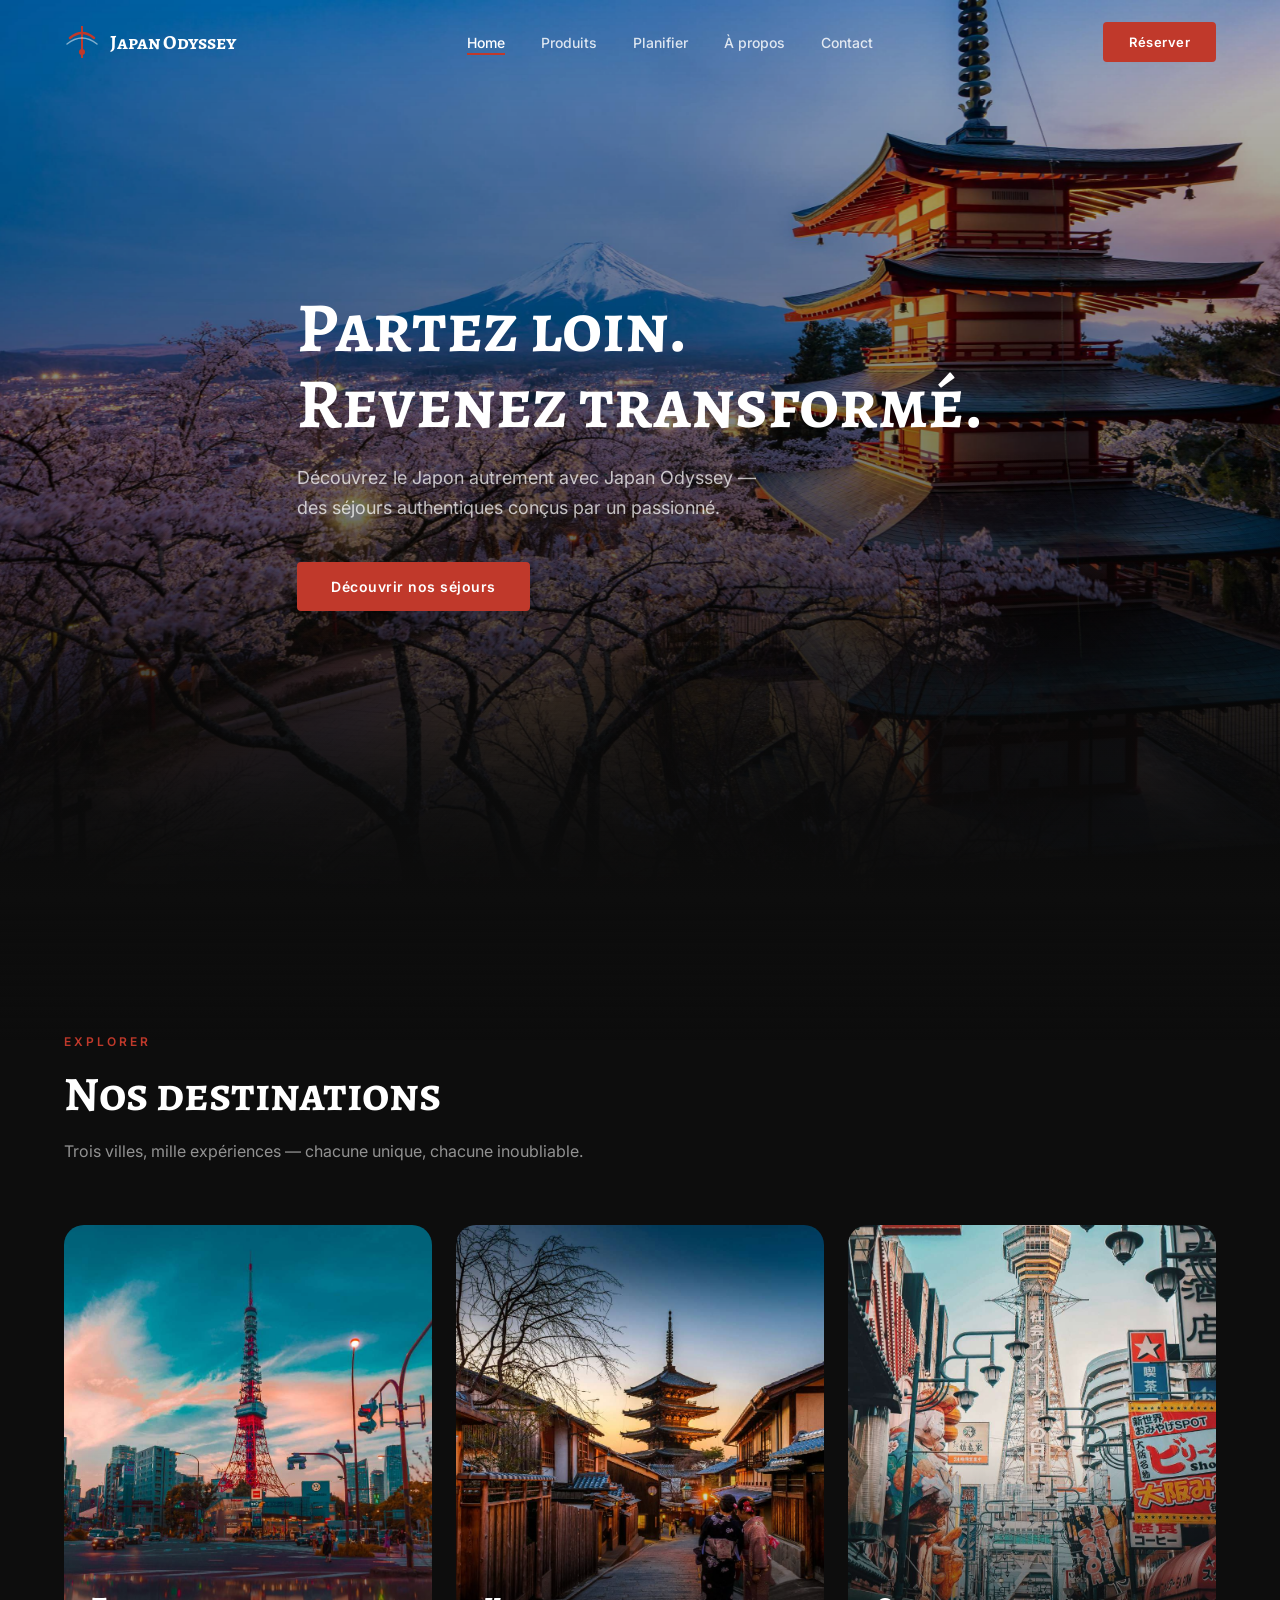
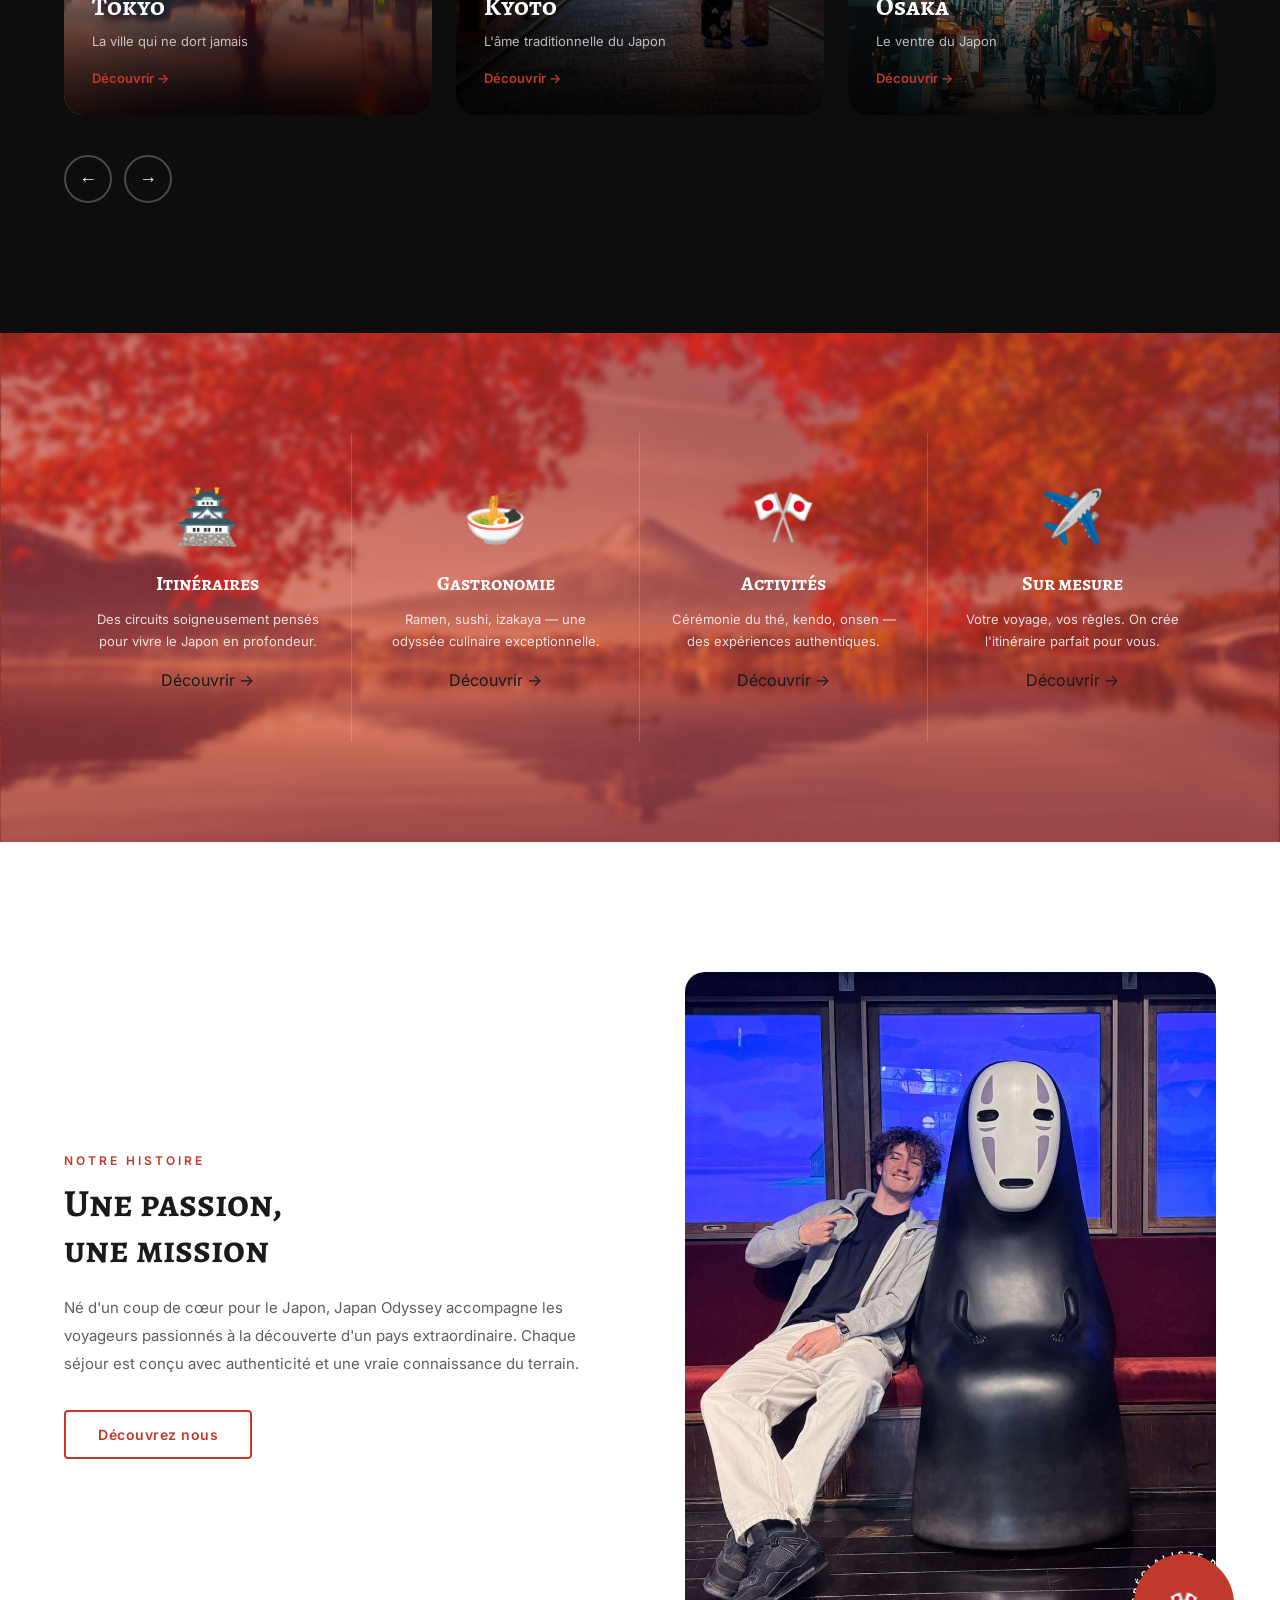
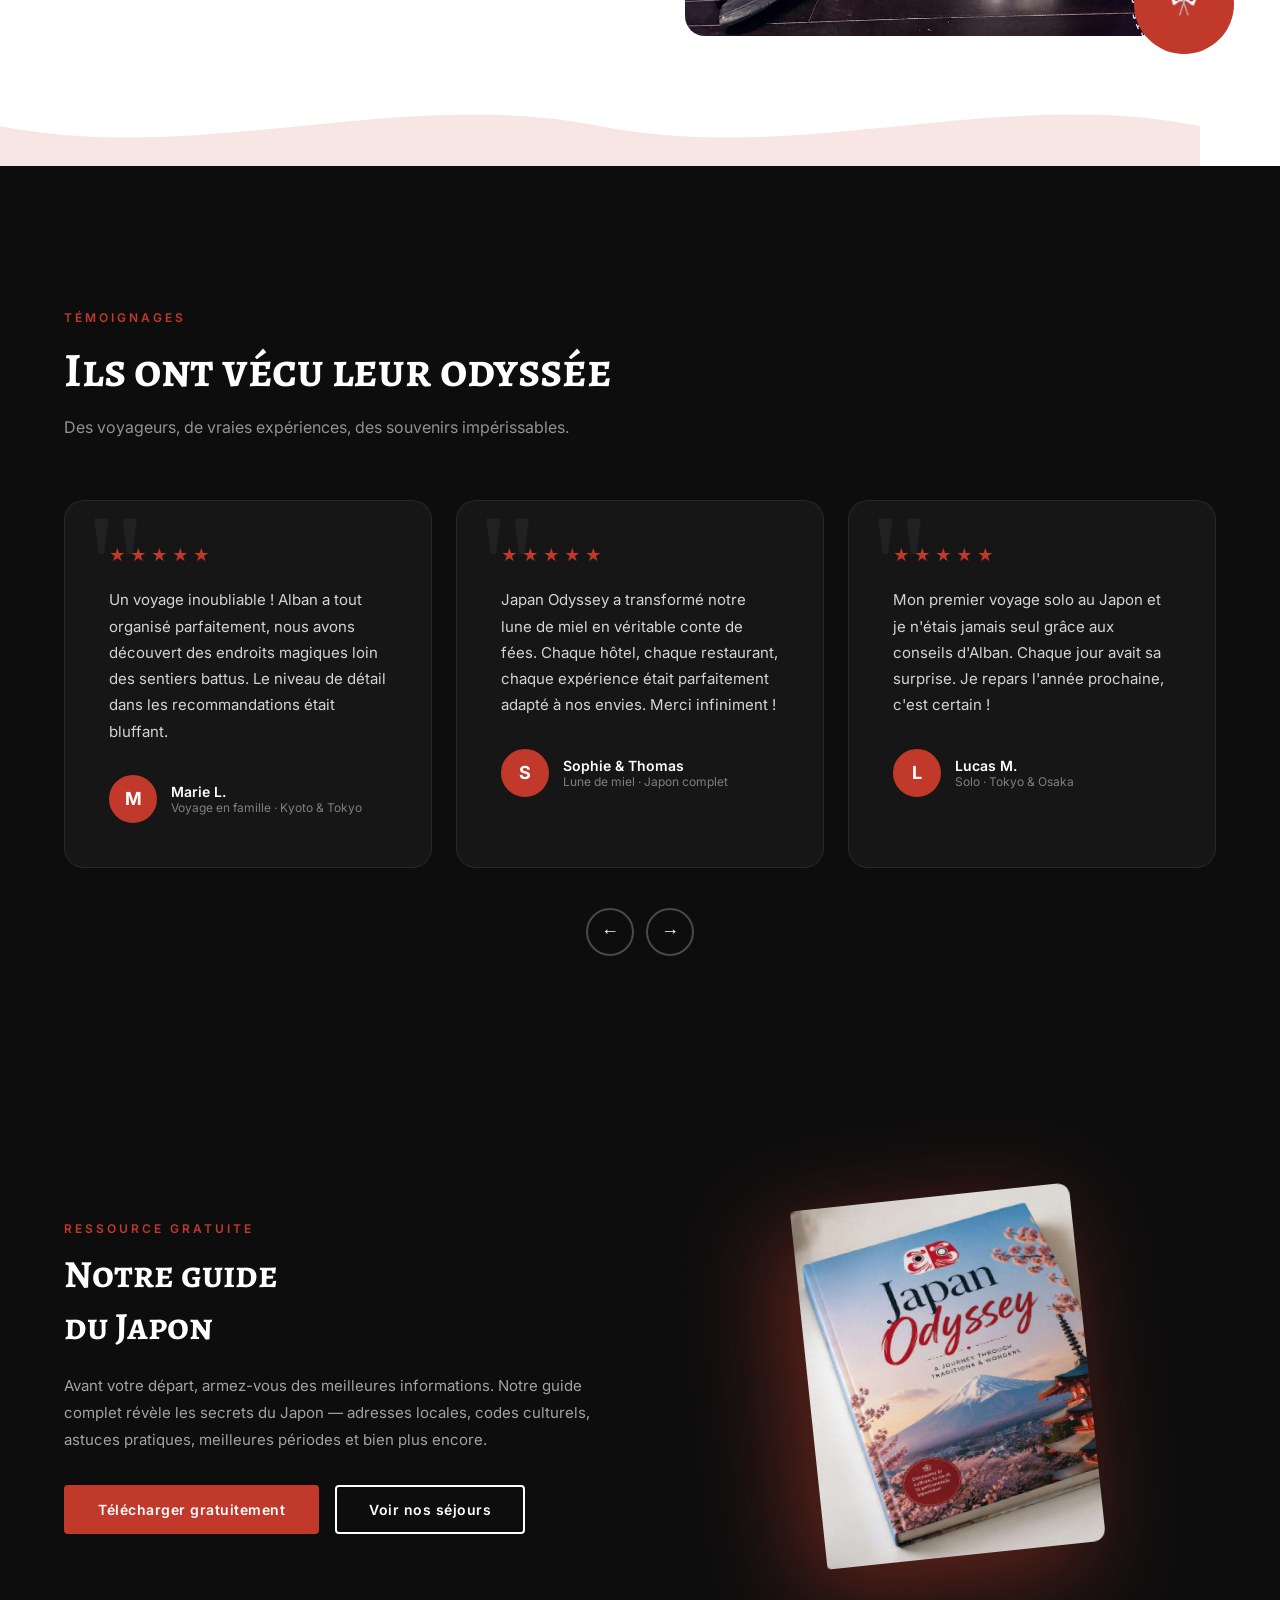
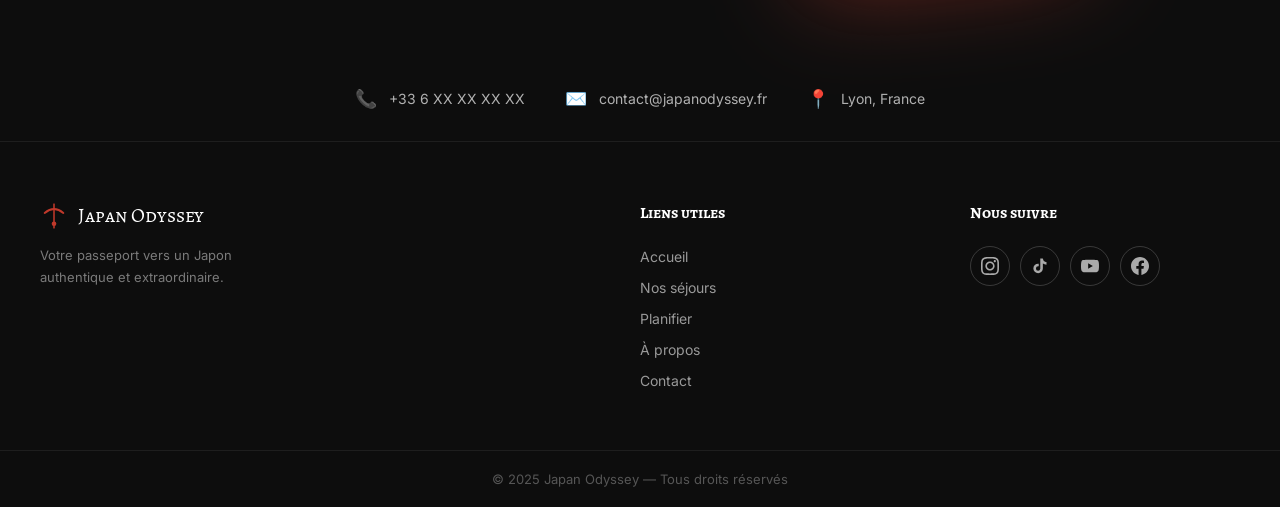
==== commit 8cb34143: "Intégrer les vraies photos du PDF Japan Odyssey - Extraction de 59 images depuis le PDF fourni - Her" ====
--- a/index.html
+++ b/index.html
@@ -16,7 +16,7 @@
       <svg width="36" height="36" viewBox="0 0 36 36" fill="none">
         <rect x="17" y="2" width="2" height="32" fill="#C0392B"/>
         <path d="M6 14 Q18 4 30 14" stroke="#C0392B" stroke-width="2.5" fill="none" stroke-linecap="round"/>
-        <path d="M3 20 Q18 8 33 20" stroke="white" stroke-width="1.5" fill="none" stroke-linecap="round" opacity="0.6"/>
+        <path d="M3 20 Q18 8 33 20" stroke="white" stroke-width="1.5" fill="none" stroke-linecap="round" opacity="0.5"/>
         <circle cx="18" cy="28" r="3" fill="#C0392B"/>
       </svg>
       Japan Odyssey
@@ -51,7 +51,7 @@
      HERO
      ══════════════════════════════════ -->
 <section class="hero">
-  <div class="hero-bg" style="background-image:url('https://images.unsplash.com/photo-1493976040374-85c8e12f0c0e?w=1920&auto=format&fit=crop')"></div>
+  <div class="hero-bg" style="background-image:url('images/page1_img22.jpeg')"></div>
   <div class="hero-overlay"></div>
   <div class="container">
     <div class="hero-content fade-up">
@@ -77,7 +77,7 @@
       <div class="carousel-track" id="destTrack">
 
         <div class="dest-card fade-up delay-1">
-          <img src="https://images.unsplash.com/photo-1540959733332-eab4deabeeaf?w=600&auto=format&fit=crop" alt="Tokyo" loading="lazy" />
+          <img src="images/page1_img37.jpeg" alt="Tokyo" loading="lazy" />
           <div class="dest-card-overlay"></div>
           <div class="dest-card-content">
             <h3>Tokyo</h3>
@@ -87,7 +87,7 @@
         </div>
 
         <div class="dest-card fade-up delay-2">
-          <img src="https://images.unsplash.com/photo-1528360983277-13d401cdc186?w=600&auto=format&fit=crop" alt="Kyoto" loading="lazy" />
+          <img src="images/page1_img25.jpeg" alt="Kyoto" loading="lazy" />
           <div class="dest-card-overlay"></div>
           <div class="dest-card-content">
             <h3>Kyoto</h3>
@@ -97,7 +97,7 @@
         </div>
 
         <div class="dest-card fade-up delay-3">
-          <img src="https://images.unsplash.com/photo-1589452271712-64b8a66c7b71?w=600&auto=format&fit=crop" alt="Osaka" loading="lazy" />
+          <img src="images/page1_img27.jpeg" alt="Osaka" loading="lazy" />
           <div class="dest-card-overlay"></div>
           <div class="dest-card-content">
             <h3>Osaka</h3>
@@ -120,7 +120,7 @@
      PICTOGRAMMES
      ══════════════════════════════════ -->
 <section class="picto-section">
-  <div class="picto-bg" style="background-image:url('https://images.unsplash.com/photo-1580060839134-75a5edca2e99?w=1920&auto=format&fit=crop')"></div>
+  <div class="picto-bg" style="background-image:url('images/page1_img35.jpeg')"></div>
   <div class="picto-overlay"></div>
   <div class="picto-content">
     <div class="container">
@@ -174,7 +174,7 @@
       </div>
 
       <div class="histoire-right fade-up delay-2">
-        <img src="https://images.unsplash.com/photo-1478436127897-769e1b3f0f36?w=700&auto=format&fit=crop" alt="Temple japonais" loading="lazy" />
+        <img src="images/page1_img43.jpeg" alt="Alban, fondateur Japan Odyssey" loading="lazy" />
         <div class="badge-wrapper">
           <div class="badge-circle">
             <svg class="badge-svg" viewBox="0 0 120 120">
@@ -183,7 +183,7 @@
               </defs>
               <text>
                 <textPath href="#circlePath" startOffset="0%"
-                  style="font-family:'Inter',sans-serif;font-size:9px;font-weight:700;fill:white;letter-spacing:3px;text-transform:uppercase;">
+                  style="font-family:'Inter',sans-serif;font-size:9px;font-weight:700;fill:white;letter-spacing:3px;">
                   SPÉCIALISTE DU JAPON ✦ SPÉCIALISTE DU JAPON ✦
                 </textPath>
               </text>
@@ -196,7 +196,6 @@
     </div>
   </div>
 
-  <!-- Wave decoration -->
   <svg class="waves-deco" viewBox="0 0 1200 80" preserveAspectRatio="none">
     <path d="M0,40 C200,80 400,0 600,40 C800,80 1000,0 1200,40 L1200,80 L0,80 Z" fill="#C0392B"/>
   </svg>
@@ -218,12 +217,10 @@
 
         <div class="avis-card fade-up delay-1">
           <div class="avis-quote-bg">"</div>
-          <div class="avis-stars">
-            <span>★</span><span>★</span><span>★</span><span>★</span><span>★</span>
-          </div>
+          <div class="avis-stars"><span>★</span><span>★</span><span>★</span><span>★</span><span>★</span></div>
           <p class="avis-text">Un voyage inoubliable ! Alban a tout organisé parfaitement, nous avons découvert des endroits magiques loin des sentiers battus. Le niveau de détail dans les recommandations était bluffant.</p>
           <div class="avis-author">
-            <img class="avis-avatar" src="https://images.unsplash.com/photo-1494790108377-be9c29b29330?w=100&auto=format&fit=crop" alt="Marie" loading="lazy"/>
+            <div class="avis-avatar-placeholder">M</div>
             <div>
               <div class="avis-name">Marie L.</div>
               <div class="avis-sub">Voyage en famille · Kyoto & Tokyo</div>
@@ -233,12 +230,10 @@
 
         <div class="avis-card fade-up delay-2">
           <div class="avis-quote-bg">"</div>
-          <div class="avis-stars">
-            <span>★</span><span>★</span><span>★</span><span>★</span><span>★</span>
-          </div>
+          <div class="avis-stars"><span>★</span><span>★</span><span>★</span><span>★</span><span>★</span></div>
           <p class="avis-text">Japan Odyssey a transformé notre lune de miel en véritable conte de fées. Chaque hôtel, chaque restaurant, chaque expérience était parfaitement adapté à nos envies. Merci infiniment !</p>
           <div class="avis-author">
-            <img class="avis-avatar" src="https://images.unsplash.com/photo-1539571696357-5a69c17a67c6?w=100&auto=format&fit=crop" alt="Sophie" loading="lazy"/>
+            <div class="avis-avatar-placeholder">S</div>
             <div>
               <div class="avis-name">Sophie & Thomas</div>
               <div class="avis-sub">Lune de miel · Japon complet</div>
@@ -248,12 +243,10 @@
 
         <div class="avis-card fade-up delay-3">
           <div class="avis-quote-bg">"</div>
-          <div class="avis-stars">
-            <span>★</span><span>★</span><span>★</span><span>★</span><span>★</span>
-          </div>
+          <div class="avis-stars"><span>★</span><span>★</span><span>★</span><span>★</span><span>★</span></div>
           <p class="avis-text">Mon premier voyage solo au Japon et je n'étais jamais seul grâce aux conseils d'Alban. Chaque jour avait sa surprise. Je repars l'année prochaine, c'est certain !</p>
           <div class="avis-author">
-            <img class="avis-avatar" src="https://images.unsplash.com/photo-1507003211169-0a1dd7228f2d?w=100&auto=format&fit=crop" alt="Lucas" loading="lazy"/>
+            <div class="avis-avatar-placeholder">L</div>
             <div>
               <div class="avis-name">Lucas M.</div>
               <div class="avis-sub">Solo · Tokyo & Osaka</div>
@@ -290,11 +283,7 @@
 
       <div class="guide-right fade-up delay-2">
         <div class="book-mockup">
-          <div class="book-cover">
-            <div class="book-cover-icon">🗾</div>
-            <div class="book-cover-title">Le Guide Japan Odyssey</div>
-            <div class="book-cover-sub">Édition 2025</div>
-          </div>
+          <img src="images/page1_img44.jpeg" alt="Guide Japan Odyssey" style="width:100%;height:100%;object-fit:cover;border-radius:4px 12px 12px 4px;" />
         </div>
       </div>
 
@@ -308,18 +297,9 @@
 <footer class="footer">
   <div class="footer-top">
     <div class="container footer-top-inner">
-      <div class="footer-info-item">
-        <span class="fi-icon">📞</span>
-        <span>+33 6 XX XX XX XX</span>
-      </div>
-      <div class="footer-info-item">
-        <span class="fi-icon">✉️</span>
-        <span>contact@japanodyssey.fr</span>
-      </div>
-      <div class="footer-info-item">
-        <span class="fi-icon">📍</span>
-        <span>Lyon, France</span>
-      </div>
+      <div class="footer-info-item"><span class="fi-icon">📞</span><span>+33 6 XX XX XX XX</span></div>
+      <div class="footer-info-item"><span class="fi-icon">✉️</span><span>contact@japanodyssey.fr</span></div>
+      <div class="footer-info-item"><span class="fi-icon">📍</span><span>Lyon, France</span></div>
     </div>
   </div>
 
@@ -356,20 +336,18 @@
         <a class="social-link" href="#" aria-label="TikTok">
           <svg width="18" height="18" viewBox="0 0 24 24" fill="currentColor"><path d="M19.59 6.69a4.83 4.83 0 0 1-3.77-4.25V2h-3.45v13.67a2.89 2.89 0 0 1-2.88 2.5 2.89 2.89 0 0 1-2.89-2.89 2.89 2.89 0 0 1 2.89-2.89c.28 0 .54.04.79.1V9.01a6.34 6.34 0 0 0-.79-.05 6.34 6.34 0 0 0-6.34 6.34 6.34 6.34 0 0 0 6.34 6.34 6.34 6.34 0 0 0 6.33-6.34V8.67a8.26 8.26 0 0 0 4.83 1.55V6.78a4.85 4.85 0 0 1-1.06-.09z"/></svg>
         </a>
+        <a class="social-link" href="#" aria-label="YouTube">
+          <svg width="18" height="18" viewBox="0 0 24 24" fill="currentColor"><path d="M23.498 6.186a3.016 3.016 0 0 0-2.122-2.136C19.505 3.545 12 3.545 12 3.545s-7.505 0-9.377.505A3.017 3.017 0 0 0 .502 6.186C0 8.07 0 12 0 12s0 3.93.502 5.814a3.016 3.016 0 0 0 2.122 2.136c1.871.505 9.376.505 9.376.505s7.505 0 9.377-.505a3.015 3.015 0 0 0 2.122-2.136C24 15.93 24 12 24 12s0-3.93-.502-5.814zM9.545 15.568V8.432L15.818 12l-6.273 3.568z"/></svg>
+        </a>
         <a class="social-link" href="#" aria-label="Facebook">
           <svg width="18" height="18" viewBox="0 0 24 24" fill="currentColor"><path d="M24 12.073c0-6.627-5.373-12-12-12s-12 5.373-12 12c0 5.99 4.388 10.954 10.125 11.854v-8.385H7.078v-3.47h3.047V9.43c0-3.007 1.792-4.669 4.533-4.669 1.312 0 2.686.235 2.686.235v2.953H15.83c-1.491 0-1.956.925-1.956 1.874v2.25h3.328l-.532 3.47h-2.796v8.385C19.612 23.027 24 18.062 24 12.073z"/></svg>
         </a>
-        <a class="social-link" href="#" aria-label="YouTube">
-          <svg width="18" height="18" viewBox="0 0 24 24" fill="currentColor"><path d="M23.498 6.186a3.016 3.016 0 0 0-2.122-2.136C19.505 3.545 12 3.545 12 3.545s-7.505 0-9.377.505A3.017 3.017 0 0 0 .502 6.186C0 8.07 0 12 0 12s0 3.93.502 5.814a3.016 3.016 0 0 0 2.122 2.136c1.871.505 9.376.505 9.376.505s7.505 0 9.377-.505a3.015 3.015 0 0 0 2.122-2.136C24 15.93 24 12 24 12s0-3.93-.502-5.814zM9.545 15.568V8.432L15.818 12l-6.273 3.568z"/></svg>
-        </a>
       </div>
     </div>
   </div>
 
   <div class="footer-bottom">
-    <div class="container">
-      © 2025 Japan Odyssey — Tous droits réservés
-    </div>
+    <div class="container">© 2025 Japan Odyssey — Tous droits réservés</div>
   </div>
 </footer>
 
--- a/css/style.css
+++ b/css/style.css
@@ -345,6 +345,13 @@
 .avis-text { font-size: 15px; color: rgba(255,255,255,0.82); line-height: 1.75; margin-bottom: 30px; position: relative; z-index: 1; }
 .avis-author { display: flex; align-items: center; gap: 14px; }
 .avis-avatar { width: 48px; height: 48px; border-radius: 50%; object-fit: cover; border: 2px solid var(--red); }
+.avis-avatar-placeholder {
+  width: 48px; height: 48px; border-radius: 50%;
+  background: var(--red); border: 2px solid var(--red);
+  display: flex; align-items: center; justify-content: center;
+  color: var(--white); font-weight: 700; font-size: 18px;
+  flex-shrink: 0;
+}
 .avis-name { font-weight: 600; color: var(--white); font-size: 14px; }
 .avis-sub { font-size: 12px; color: rgba(255,255,255,0.45); }
 .avis-arrows { display: flex; gap: 12px; margin-top: 40px; justify-content: center; }
@@ -359,12 +366,14 @@
 .guide-btns { display: flex; gap: 16px; flex-wrap: wrap; }
 .guide-right { display: flex; align-items: center; justify-content: center; }
 .book-mockup {
-  width: 220px; height: 300px;
-  transform: rotate(-8deg);
-  filter: drop-shadow(-16px 20px 40px rgba(192,57,43,0.45));
-  transition: var(--transition);
-}
-.book-mockup:hover { transform: rotate(-4deg) translateY(-8px); }
+  width: 280px; height: 360px;
+  transform: rotate(-6deg);
+  filter: drop-shadow(-20px 24px 48px rgba(192,57,43,0.5));
+  transition: var(--transition);
+  border-radius: 4px 12px 12px 4px;
+  overflow: hidden;
+}
+.book-mockup:hover { transform: rotate(-2deg) translateY(-10px); }
 .book-cover {
   width: 100%; height: 100%;
   background: linear-gradient(135deg, #1a0a08 0%, #3d0f0f 45%, #c0392b 100%);
